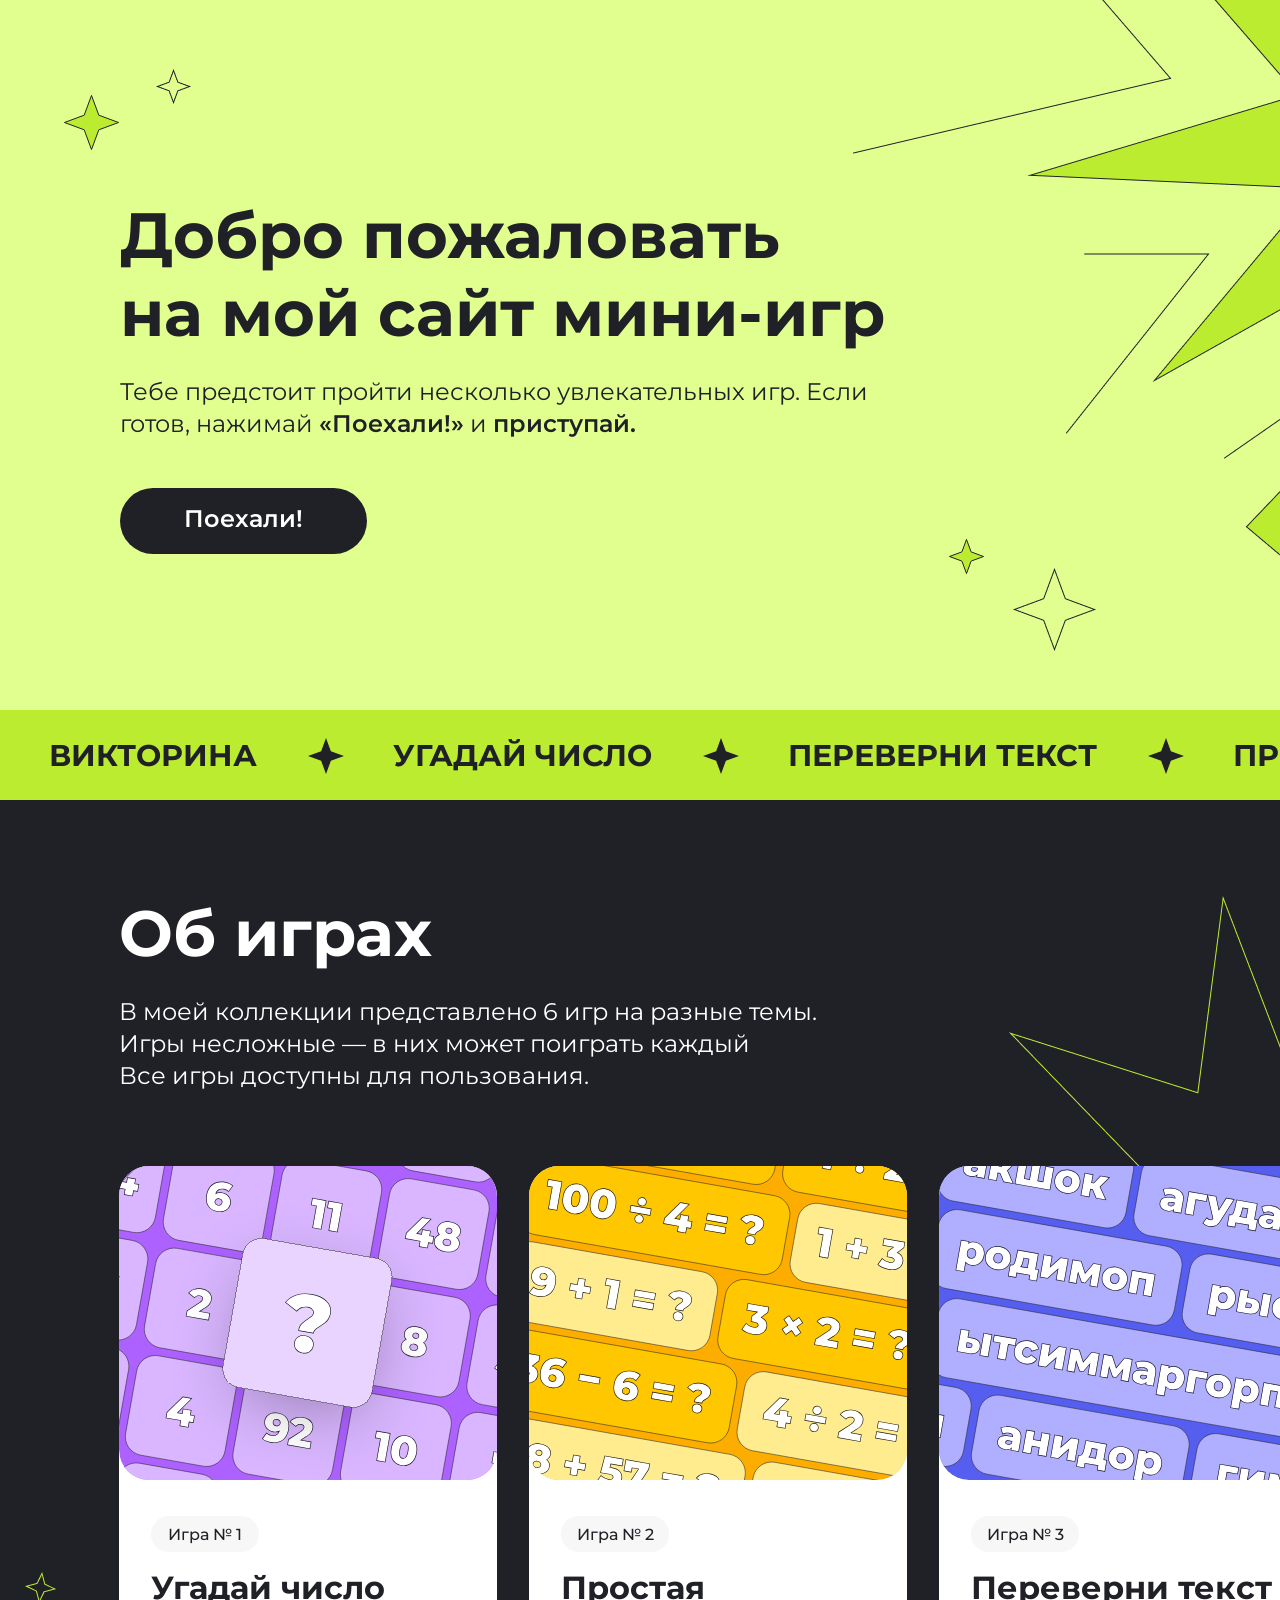
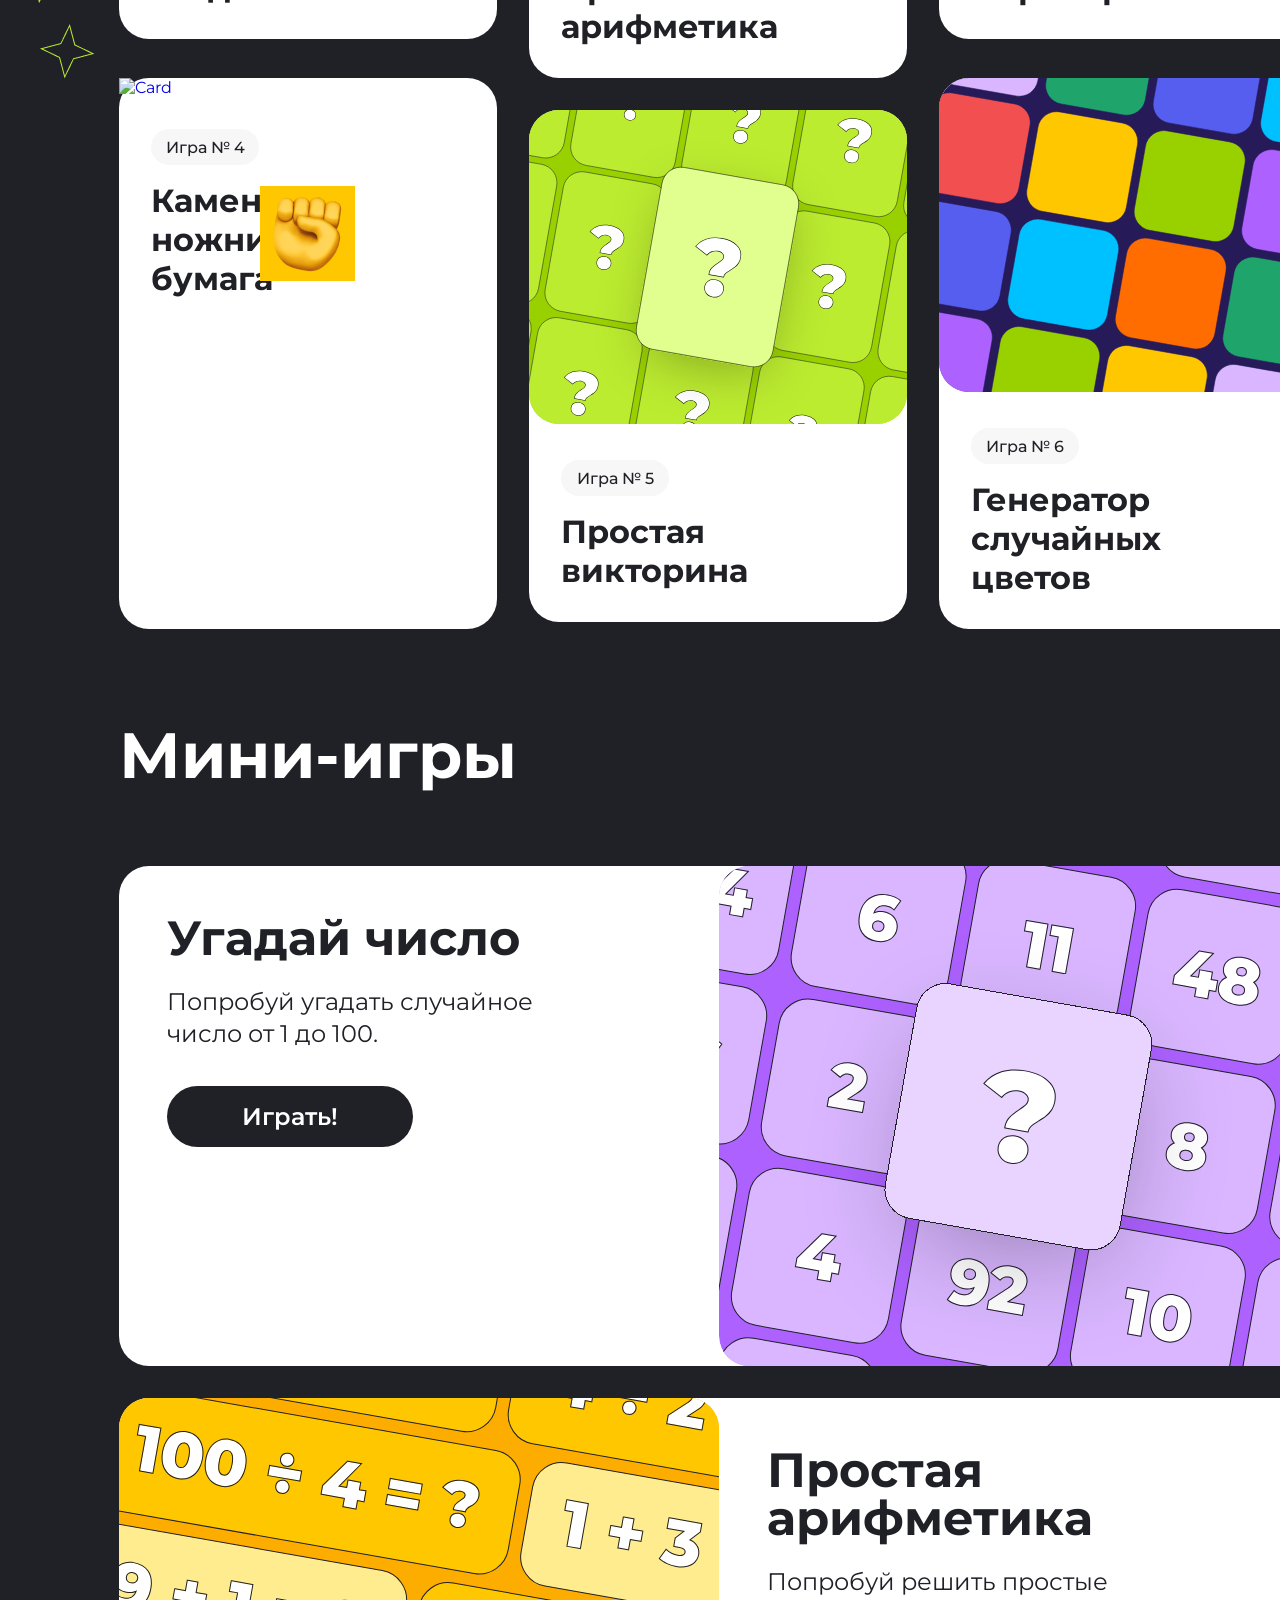
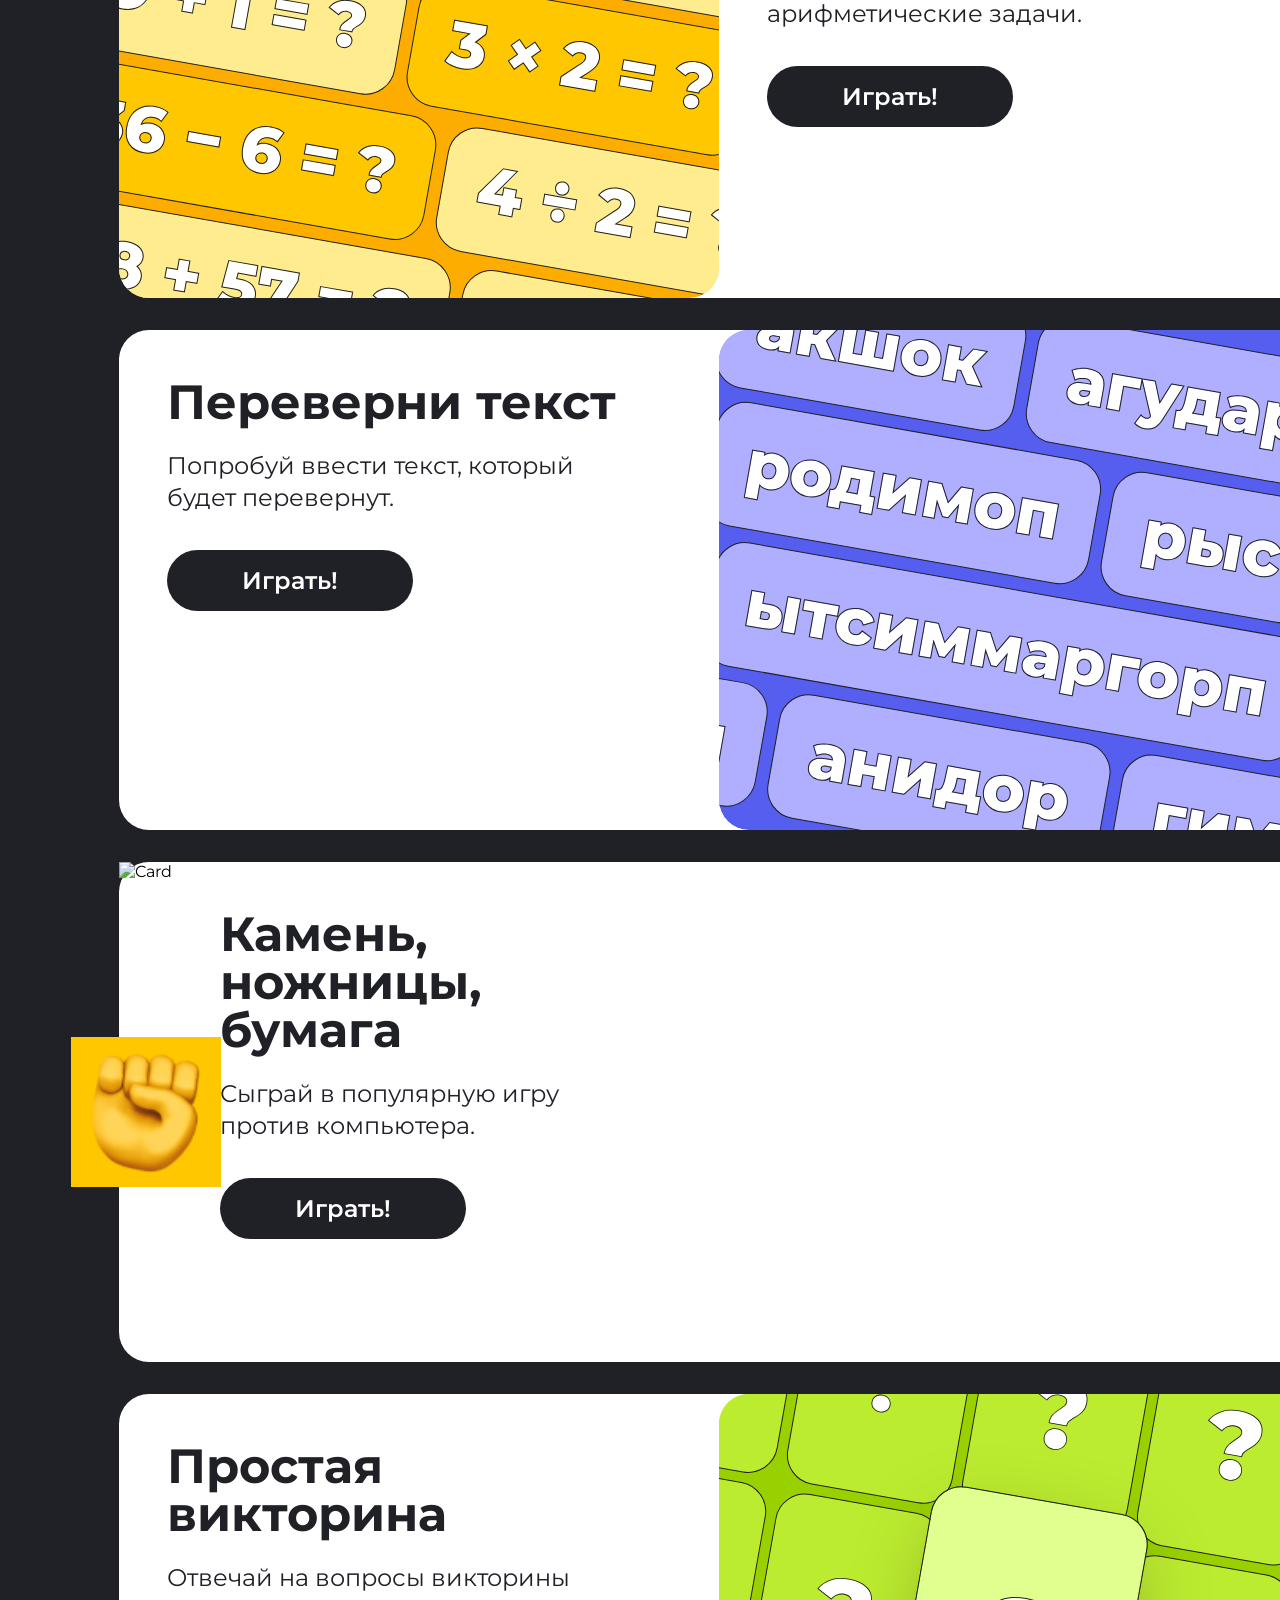
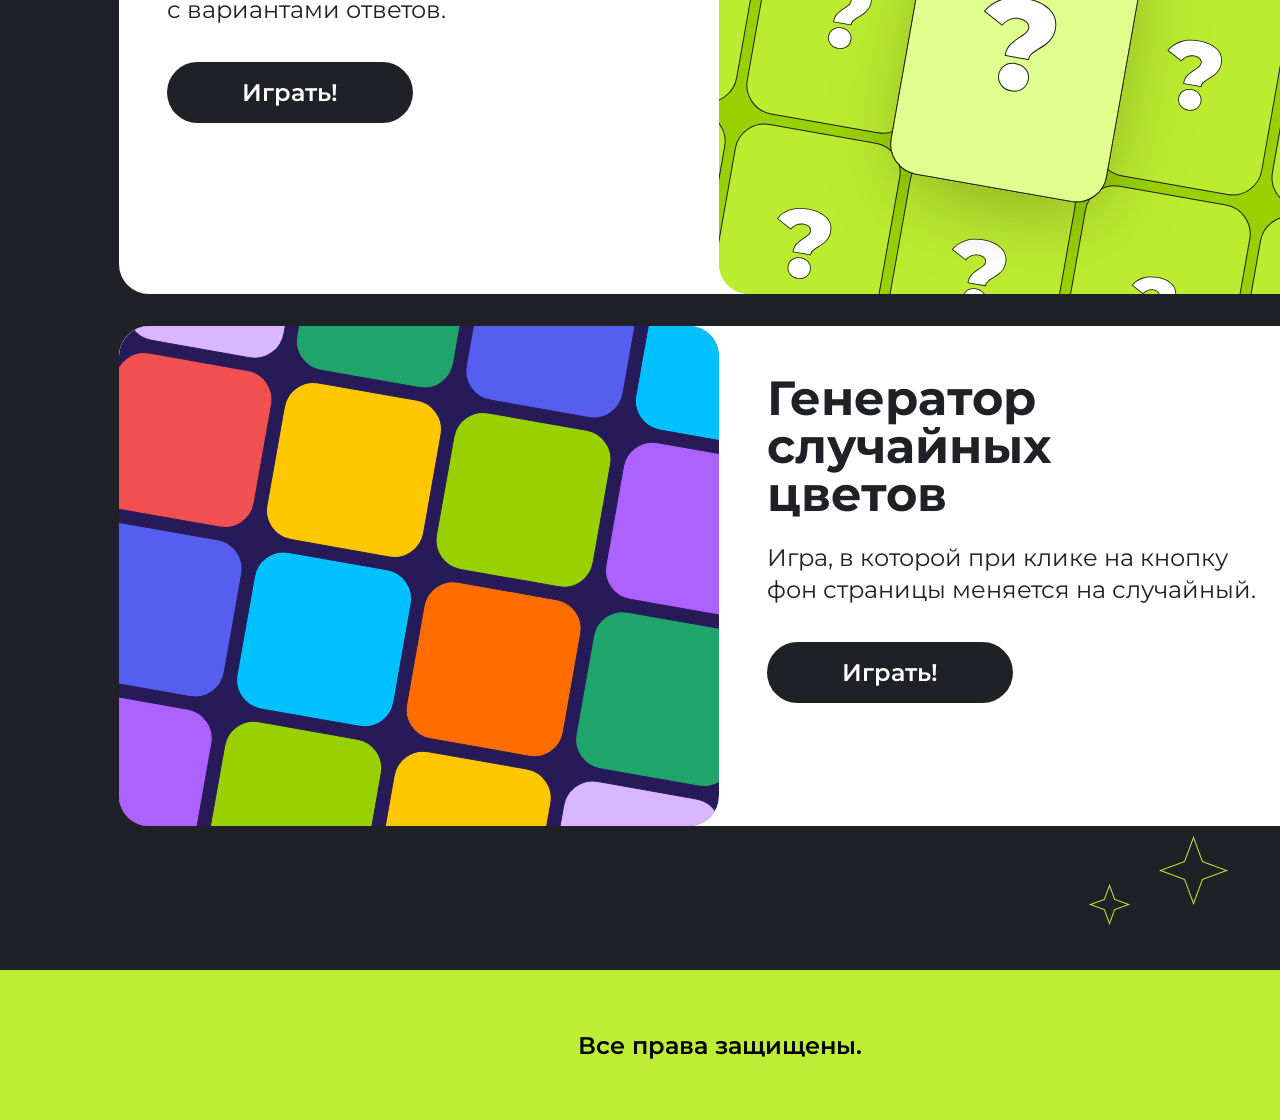
==== index.html @ 00814a6f "Added functional to the games in site.js" ====
<!DOCTYPE html>
<html lang="en">
<head>
    <meta charset="UTF-8">
    <meta name="viewport" content="width=device-width, initial-scale=1.0">
    <title>Document</title>
     <link rel="preconnect" href="https://fonts.googleapis.com">
<link rel="preconnect" href="https://fonts.gstatic.com" crossorigin>
<link href="https://fonts.googleapis.com/css2?family=Montserrat:ital,wght@0,100..900;1,100..900&display=swap" rel="stylesheet">
    <link rel="stylesheet" href="style.css">
    <link rel="stylesheet" href="mobile.css">
</head>
<body>
    <header class="header">
        <img src="./img/Star-2.svg" alt="Star" class="header__star2">
        <img src="./img/Star-3.png" alt="Star" class="header__star3">
        <img src="./img/group.png" alt="" class="header__background-img">
        <img src="./img/star-mobile.svg" alt="star" class="header__star-mobile">
        <img src="./img/Star-4.png" alt="star" class="header__star4">
        <img src="./img/Star-5.svg" alt="star" class="header__star5">
        <section class="header__content">
        <div class="header__text">
            <h2 class="header__title">Добро пожаловать <br>на мой сайт мини-игр</h2>
            <h3 class="header__description">Тебе предстоит пройти несколько увлекательных игр. Если готов, нажимай <span class="header__description-span">«Поехали!»</span> и <span class="header__description-span">приступай.</span></h3>
        </div>
        <div class="header__button-box">
            <a href="#games" class="header__button">Поехали!</a>
        </div>
        </section>
        <div class="header__bottom">
            <p class="header__bottom-text">Викторина</p>
            <img src="./img/Star.svg" alt="Star" class="header__bottom-img">
            <p class="header__bottom-text">угадай число</p>
            <img src="./img/Star.svg" alt="Star" class="header__bottom-img">
            <p class="header__bottom-text">Переверни текст</p>
            <img src="./img/Star.svg" alt="Star" class="header__bottom-img">
            <p class="header__bottom-text">Простая арифметика</p>
            <img src="./img/Star.svg" alt="Star" class="header__bottom-img">
            <p class="header__bottom-text">Камень, ножницы, бумага</p>
            <img src="./img/Star.svg" alt="Star" class="header__bottom-img">
            <p class="header__bottom-text">Генератор случайных цветов</p>
            <img src="./img/Star.svg" alt="Star" class="header__bottom-img">
        </div>
    </header>
    <section class="games" id="games">
        <div class="games__text">
            <h1 class="games__title">Об играх</h1>
            <h2 class="games__description">В моей коллекции представлено 6 игр на разные темы.  <br>Игры несложные — в них может поиграть каждый<br> Все игры доступны для пользования.</h2>
        </div>
        <img src="./img/Star-1.png" alt="Star" class="games__star1">
        <img src="./img/Star-11.png" alt="Star" class="games__star11">
        <img src="./img/Star-12.png" alt="Star" class="games__star12">
    <section class="games__card-container">
        <a href="#game1" class="games__card">
            <img src="./img/game1.svg" alt="Card" class="games__card-img">
            <h3 class="games__card-number">Игра № 1</h3>
            <h4 class="games__card-title">Угадай число</h4>
        </a>
        <a href="#game2" class="games__card2">
            <img src="./img/game2.svg" alt="Card" class="games__card-img">
            <h3 class="games__card-number">Игра № 2</h3>
            <h4 class="games__card-title">Простая  арифметика</h4>
        </a>
        <a href="#game3" class="games__card">
            <img src="./img/game3.svg" alt="Card" class="games__card-img">
            <h3 class="games__card-number">Игра № 3</h3>
            <h4 class="games__card-title">Переверни текст</h4>
        </a>
    </section>
    <section class="games__card-second-container">
        <a href="#game4" class="games__card4">
            <img src="./img/game4.svg" alt="Card" class="games__card4-img">
            <img src="./img/✊.png"  alt="✊" class="games__card4-png">
            <h3 class="games__card-number">Игра № 4</h3>
            <h4 class="games__card-title">Камень,<br> ножницы, <br>бумага</h4>
        </a>
        <a href="#game5" class="games__card5">
            <img src="./img/game5.svg" alt="Card" class="games__card-img">
            <h3 class="games__card-number">Игра № 5</h3>
            <h4 class="games__card-title">Простая <br>викторина</h4>
        </a>
        <a href="#game6" class="games__card6">
            <img src="./img/game6.svg" alt="Card" class="games__card-img">
            <h3 class="games__card-number">Игра № 6</h3>
            <h4 class="games__card-title">Генератор <br>случайных <br>цветов</h4>
        </a>
    </section>
</section>

<section class="mini-games">
    <h2 class="mini-games__title">Мини-игры</h2>
    <img src="./img/Star-6.svg" alt="star" class="mini-games__star6">
    <img src="./img/Star-7.svg" alt="star" class="mini-games__star7">

    <article id="game1" class="mini-games__card">
        <div class="mini-games__card-text">
            <h3 class="mini-games__card-title">Угадай число</h3>
            <h4 class="mini-games__card-desc">Попробуй угадать случайное <br> число от 1 до 100.</h4>
            <a href="#" class="mini-games__button" onclick="guessNum()">Играть!</a>
        </div>
         <img src="./img/mini-game1.svg" alt="Card" class="mini-games__card-img">
    </article>

    <article id="game2" class="mini-games__card2">
        <img src="./img/mini-game2.svg" alt="Card" class="mini-games__card-img">
        <div class="mini-games__card-text">
            <h3 class="mini-games__card-title">Простая <br>арифметика</h3>
            <h4 class="mini-games__card-desc">Попробуй решить простые <br>арифметические задачи.</h4>
            <a href="#" class="mini-games__button" onclick="arithmetic()">Играть!</a>
        </div>
    </article>

    <article id="game3" class="mini-games__card3">
        <div class="mini-games__card-text">
            <h3 class="mini-games__card-title">Переверни текст</h3>
            <h4 class="mini-games__card-desc">Попробуй ввести текст, который <br>будет перевернут.</h4>
            <a href="#" class="mini-games__button"  onclick="reverso()">Играть!</a>
        </div>
         <img src="./img/mini-game3.svg" alt="Card" class="mini-games__card-img">
    </article>

     <article id="game4" class="mini-games__card4">
    <div class="mini-games__images">
        <img src="./img/mini-game4.svg" alt="Card" class="mini-games__card4-img">
        <img src="./img/✊.png" alt="✊" class="mini-games__card4-png">
    </div>
        <div class="mini-games__card-text">
            <h3 class="mini-games__card-title">Камень, <br>ножницы, <br>бумага</h3>
            <h4 class="mini-games__card-desc">Сыграй в популярную игру <br>против компьютера.</h4>
            <a href="#" class="mini-games__button">Играть!</a>
        </div>
    </article>

    <article id="game5" class="mini-games__card5">
        <div class="mini-games__card-text">
            <h3 class="mini-games__card-title">Простая <br>викторина</h3>
            <h4 class="mini-games__card-desc">Отвечай на вопросы викторины <br>с вариантами ответов.</h4>
            <a href="#" class="mini-games__button" onclick="playTest()">Играть!</a>
        </div>
         <img src="./img/mini-game5.svg" alt="Card" class="mini-games__card-img">
    </article>

     <article id="game6" class="mini-games__card6">
        <img src="./img/mini-game6.svg" alt="Card" class="mini-games__card-img">
        <div class="mini-games__card-text">
            <h3 class="mini-games__card-title">Генератор <br>случайных <br>цветов</h3>
            <h4 class="mini-games__card-desc">Игра, в которой при клике на кнопку фон страницы меняется на случайный.</h4>
            <a href="#" class="mini-games__button">Играть!</a>
        </div>
    </article>
</section>

<img src="./img/Star-8.png" alt="Star" class="footer__star8">
<img src="./img/Star-10.png" alt="Star" class="footer__star10">

<footer class="footer">
    <h2 class="footer__title">Все права защищены.</h2>
</footer>
    <!--<script src="hw-1.js"></script>
    <script src="hw-2.js"></script>
    <script src="hw-3.js"></script>
    <script src="hw-4.js"></script>
    <script src="hw-5.js"></script>-->
    <script src="site.js"></script>
</body>
</html>
---- style.css ----
* {
  box-sizing: border-box;
  margin: 0;
  padding: 0;
}

body {
  font-family: "Montserrat", "arial";
}

.header{
    position: relative;
    min-width: 1440px;
    height: 800px;
    overflow: hidden;
    background-color: #E1FF8F;
    z-index: 0;
}

.header__star2{
    width: 57px;
    height: 57px;
    left: 63px;
    margin-top: 94px;
    position: absolute;
}

.header__star3{
    position: absolute;
    margin-top: 69px;
    margin-left: 156px;
}

.header__background-img{
    position: absolute;
right: 0;
z-index: -1;
}

.header__star5{
    position: absolute;
    margin-top: 538px;
    margin-left: 948px;
}

.header__star4{
    position: absolute;
    margin-top: 568px;
    margin-left: 1013px;
}

.header__star-mobile{
    display: none;
}

.header__content{
    width: 769px;
    height: 358px;
    margin-left: 120px;
    margin-top: 196px;
    display: flex;
    flex-direction: column;
}

.header__title{
    font-weight: 700;
    font-size: 64px;
    margin-bottom: 24px;
    color: #202027;
    z-index: 1;
}

.header__description{
    font-weight: 400;
    font-size: 24px;
    line-height: 32px;
    color: #202027;
}

.header__description-span{
    font-weight: 600;
    font-size: 24px;
}

.header__button-box{
    display: flex;
}
.header__button{
    font-family: inherit;
    justify-content: center;
    padding-top: 16px;
    width: 247px;
    height: 66px;
    font-size: 24px;
    color: #FFFFFF;
    font-weight: 600;
    background-color: #202027;
    border-radius: 60px;
    border: none;
    text-decoration: none;
    text-align: center;
    margin-top: 48px;
}

.header__button:hover{
    cursor: pointer;
    background-color: #FFFFFF;
    color:#000000;
    border: 1px solid #000;
}

.header__bottom{
    min-width: 1440px;
    display: flex;
    align-items: center;
    overflow: hidden;
    white-space: nowrap;
    background-color: #BCEC30;
    font-size: 30px;
    color: #202027;
    font-weight: 700;
    text-transform: uppercase;
    margin-top: 156px;
}

.header__bottom-text{
    margin-left: 49px;
    margin-top: 27px;
    margin-bottom: 30px;
}
.header__bottom-img{
    margin-top: 27px;
    margin-bottom: 30px;
    margin-left: 51px;
    z-index: 1;
}

.games{
    background-color: #202027;
    min-width: 1440px;
    height: 1470px;
    position: relative;
    margin-top: 0;
}

.games__text{
    width: 788px;
    height: 96px;
    color: #FFFFFF;
    margin-left: 119px;
}

.games__title{
    font-weight: 700;
    font-size: 64px;
    padding-top: 94px;
    padding-bottom: 24px;
}

.games__description{
    font-weight: 400;
    font-size: 24px;
    line-height: 32px;
}

.games__star1{
    position: absolute;
    right: 0;
}

.games__star11{
    margin-left: 25px;
    margin-top: 676px;
    position: absolute;
}

.games__star12{
    position: absolute;
    margin-top: 728px;
    margin-left: 40px;
}

.games__card-container{
 margin-top: 270px;
 margin-left: 119px;
 display: flex;
 row-gap: 32px;
 column-gap: 32px;
}
.games__card{
    text-decoration:none;
    width: 378px;
    height: 473px;
    border-radius: 30px;
    background-color: #FFFFFF;
    z-index: 1;
}

.games__card-number{
    margin-top: 32px;
    margin-left: 32px;
    font-weight: 500;
    font-size: 16px;
    color: #202027;
    background-color: #F7F7F7;
    border-radius: 52px;
    width: 108px;
    height: 36px;
    display: flex;
    justify-content: center;
    align-items: center;
}

.games__card-title{
    font-weight: 700;
    font-size: 32px;
    color: #202027;
    margin-left: 32px;
    margin-top: 16px;
    margin-bottom: 36px;
}

.games__card2{
    text-decoration:none;
    width: 378px;
    height:512px;
    border-radius: 30px;
    background-color: #FFFFFF;
}

.games__card-second-container{
    margin-left: 119px;
 display: flex;
 row-gap: 32px;
 column-gap: 32px;
}

.games__card4{
    text-decoration:none;
    width: 378px;
    height: 551px;
    border-radius: 30px;
    background-color: #FFFFFF;
    position: relative;
}

.games__card4-img{
    z-index: 1;
    display: block;
}

.games__card4-png{
    z-index: 2;
    position: absolute;
    top: 108px;
    left: 141px;
    background-color:#FFC700;
}   

.games__card5{
    text-decoration:none;
    width: 378px;
    height: 512px;
    border-radius: 30px;
    background-color: #FFFFFF;
    margin-top: 32px;
}

.games__card6{
    text-decoration:none;
    width: 378px;
    height: 551px;
    border-radius: 30px;
    background-color: #FFFFFF;
}

.games__card,
.games__card2,
.games__card4,
.games__card5,
.games__card6{
    transition: transform 0.3s ease, box-shadow 0.3s ease;
}

.games__card:hover,
.games__card2:hover,
.games__card4:hover,
.games__card5:hover,
.games__card6:hover{
    cursor: pointer;
    transform: scale(1.05);
    z-index: 2;
    position: relative;
}
.mini-games{
    display: flex;
    flex-direction: column;
    background-color: #202027;
    min-width: 1440px;
    position: relative;
    padding-left: 119px;
}

.mini-games__title{
    font-weight: 700;
    font-size: 64px;
    color:#FFFFFF;
    padding-top: 46px;
    margin-bottom: 72px;
}

.mini-games__star6{
    position: absolute;
    right: 45px;
    top: 126px;
}

.mini-games__star7{
    position: absolute;
    right: 123px;
    top: 93px;
} 

.mini-games__card{
    display: flex;
    width: 1200px;
    height: 500px;
    border-radius: 30px;
    background-color: #FFFFFF;
    margin-bottom: 32px;
}

.mini-games__card2{
    display: flex;
    width: 1200px;
    height: 500px;
    border-radius: 30px;
    background-color: #FFFFFF;
    margin-bottom: 32px;
}

.mini-games__card3{
    display: flex;
    width: 1200px;
    height: 500px;
    border-radius: 30px;
    background-color: #FFFFFF;
    margin-bottom: 32px;
}

.mini-games__card4{
    display: flex;
    width: 1200px;
    height: 500px;
    border-radius: 30px;
    background-color: #FFFFFF;
    margin-bottom: 32px;
}

.mini-games__card5{
    display: flex;
    width: 1200px;
    height: 500px;
    border-radius: 30px;
    background-color: #FFFFFF;
    margin-bottom: 32px;
}
.mini-games__card6{
    display: flex;
    width: 1200px;
    height: 500px;
    border-radius: 30px;
    background-color: #FFFFFF;
    margin-bottom: 144px;
}
.mini-games__card-text{
    flex-direction: column;
    width: 504px;
    margin-left: 48px;
    margin-right: 48px;
    margin-top: 48px;
}

.mini-games__card-title{
    font-weight: 700;
    font-style: bold;
    font-size: 48px;
    line-height: 100%;
    color: #202027;
    margin-bottom: 24px;
}

.mini-games__card-desc{
    font-weight: 400;
    font-size: 24px;
    line-height: 32px;
    color: #202027;
    margin-bottom: 36px;
}

.mini-games__button{
    text-decoration: none;
    color: #FFFFFF;
    font-weight: 600;
    font-size: 24px;
    background-color: #202027;
    border-radius: 60px;
    padding-top: 16px;
    padding-bottom: 16px;
    padding-left: 75px;
    padding-right: 75px;
    display: inline-block;
}

.mini-games__button:hover{
    cursor: pointer;
    background-color: #FFFFFF;
    color:#000000;
    border: 1px solid #000;
}

.mini-games__images {
    position: relative;
}
.mini-games__card4-img{
    z-index: 1;
    display: block;
}

.mini-games__card4-png{
    width: 150px;
    height: 150px;
    z-index: 2;
    position: absolute;
    top: 50%;
    left: 50%;
    transform: translate(-50%, -50%);
    background-color:#FFC700;
}   

.footer{
    background-color:#BDED35;
    height: 150px;
    min-width: 1440px;
    display: flex;
    justify-content: center;
    align-items: center;
    color: #000000;
    
}

.footer__title{
    font-weight: 600;
    font-size: 24px;
}

.footer__star8{
position: absolute;
top: 5636px;
right: 52px;
width: 69px;
height: 69px;
}

.footer__star10{
position: absolute;
width: 41px;
height: 41px;
right: 150px;
top:5684px;
}
---- mobile.css ----
@media(max-width: 767px){
    .header__background-img{
        display: none;
    }
    .header{
    position: relative;
    min-width: 376px;
    height: 700px;
}

.header__content{
    justify-content: center;
    width: 346px;
    margin-left: 40px;
    margin-top: 147px;
    display: flex;
    flex-direction: column;
}
.header__star2{
    width: 35px;
    height: 35px;
    left: 38px;
    margin-top: 97px;
    position: absolute;
}

.header__star3{
    position: absolute;
    width: 21px;
    height: 21px;
    margin-top: 64px;
    margin-left: 92px;
}
.header__star5{
    position: absolute;
    margin-top: 557px;
    margin-left: 273px;
    width: 18px;
    height: 18px;
}

.header__star4{
    position: absolute;
    margin-top: 580px;
    margin-left: 304px;
    width: 39px;
    height: 41px;
}

.header__star-mobile{
    display: block;
    position: absolute;
    right: 0;
    z-index: -1;
}
    .header__title{
        text-align: center;
        width: 296px;
        height: 196px;
        font-size: 40px;
    }

    .header__description{
        text-align: center;
        width: 296px;
        height: 60px;
        font-size: 16px;
        line-height: 100%;
    }

    .header__description-span{
        font-size: 16px;
    }
    .header__button{
    width: 285px;
    height: 55px;
    font-size: 16px;
    margin-top: 36px;
}
    .games{
        display: none;
    }


    .header__bottom{
    width: 100%;
    font-size: 16px;
    position: absolute;
    bottom: 0;
}

.header__bottom-text{
    margin-left: 27px;
    margin-top: 16px;
    margin-bottom: 17px;
}
.header__bottom-img{
    margin-top: 16px;
    margin-bottom: 16px;
    z-index: 1;
    width: 19px;
    height: 19px;
    margin-left: 27px;
}

.mini-games{
    min-width: 376px;
    height: auto;
    padding-left: 16px;
}

.mini-games__title{
    font-size: 40px;
    margin-bottom: 48px;
}
.mini-games__star6{
    display: none;
}
.mini-games__star7{
    display: none;
}

.mini-games__card,
.mini-games__card2,
.mini-games__card3,
.mini-games__card4,
.mini-games__card5,
.mini-games__card6{
    display:flex;
    flex-direction:column;
    width:343px;
    height: auto;
    margin-bottom: 24px;
    border-radius:30px;
    overflow: hidden;
}
.mini-games__card6{
    margin-bottom: 10px;
}


.mini-games__card,
.mini-games__card3,
.mini-games__card5{

    display:flex;
    flex-direction:column;
}

.mini-games__card-img{
    order:-1;
}
.mini-games__images{
    position: relative;
}
.mini-games__card4-img{
    display: block;
    width: 100%;
}

.mini-games__card4-png{
    position: absolute;
    width: 90px;
    height: 90px;
    top: 50%;
    left: 50%;
    transform: translate(-50%, -50%);
    background-color:#FFC700;
}

.mini-games__card-img{
    display: block;
    width: 343px;
}


.mini-games__card-text{
    width: 285px;
    margin-left: 29px;
    margin-right: 29px;
    margin-top: 29px;
    display: flex;
    flex-direction: column;
}

.mini-games__card-title{
    font-size: 32px;
    margin-bottom: 16px;
    line-height: 59px;
}

.mini-games__card-desc{
    font-size: 16px;
    line-height: 100%;
    margin-bottom: 32px;
}

.mini-games__button{
    display:block;
    font-size:16px;
    padding-left:110px;
    padding-right:110px;
    margin-bottom: 32px;
}


.footer{
    height: 100px;
    min-width: 375px;
}

.footer__title{
    font-size: 16px;
}

.footer__star8{
display: none;
}

.footer__star10{
display: none;
}
}
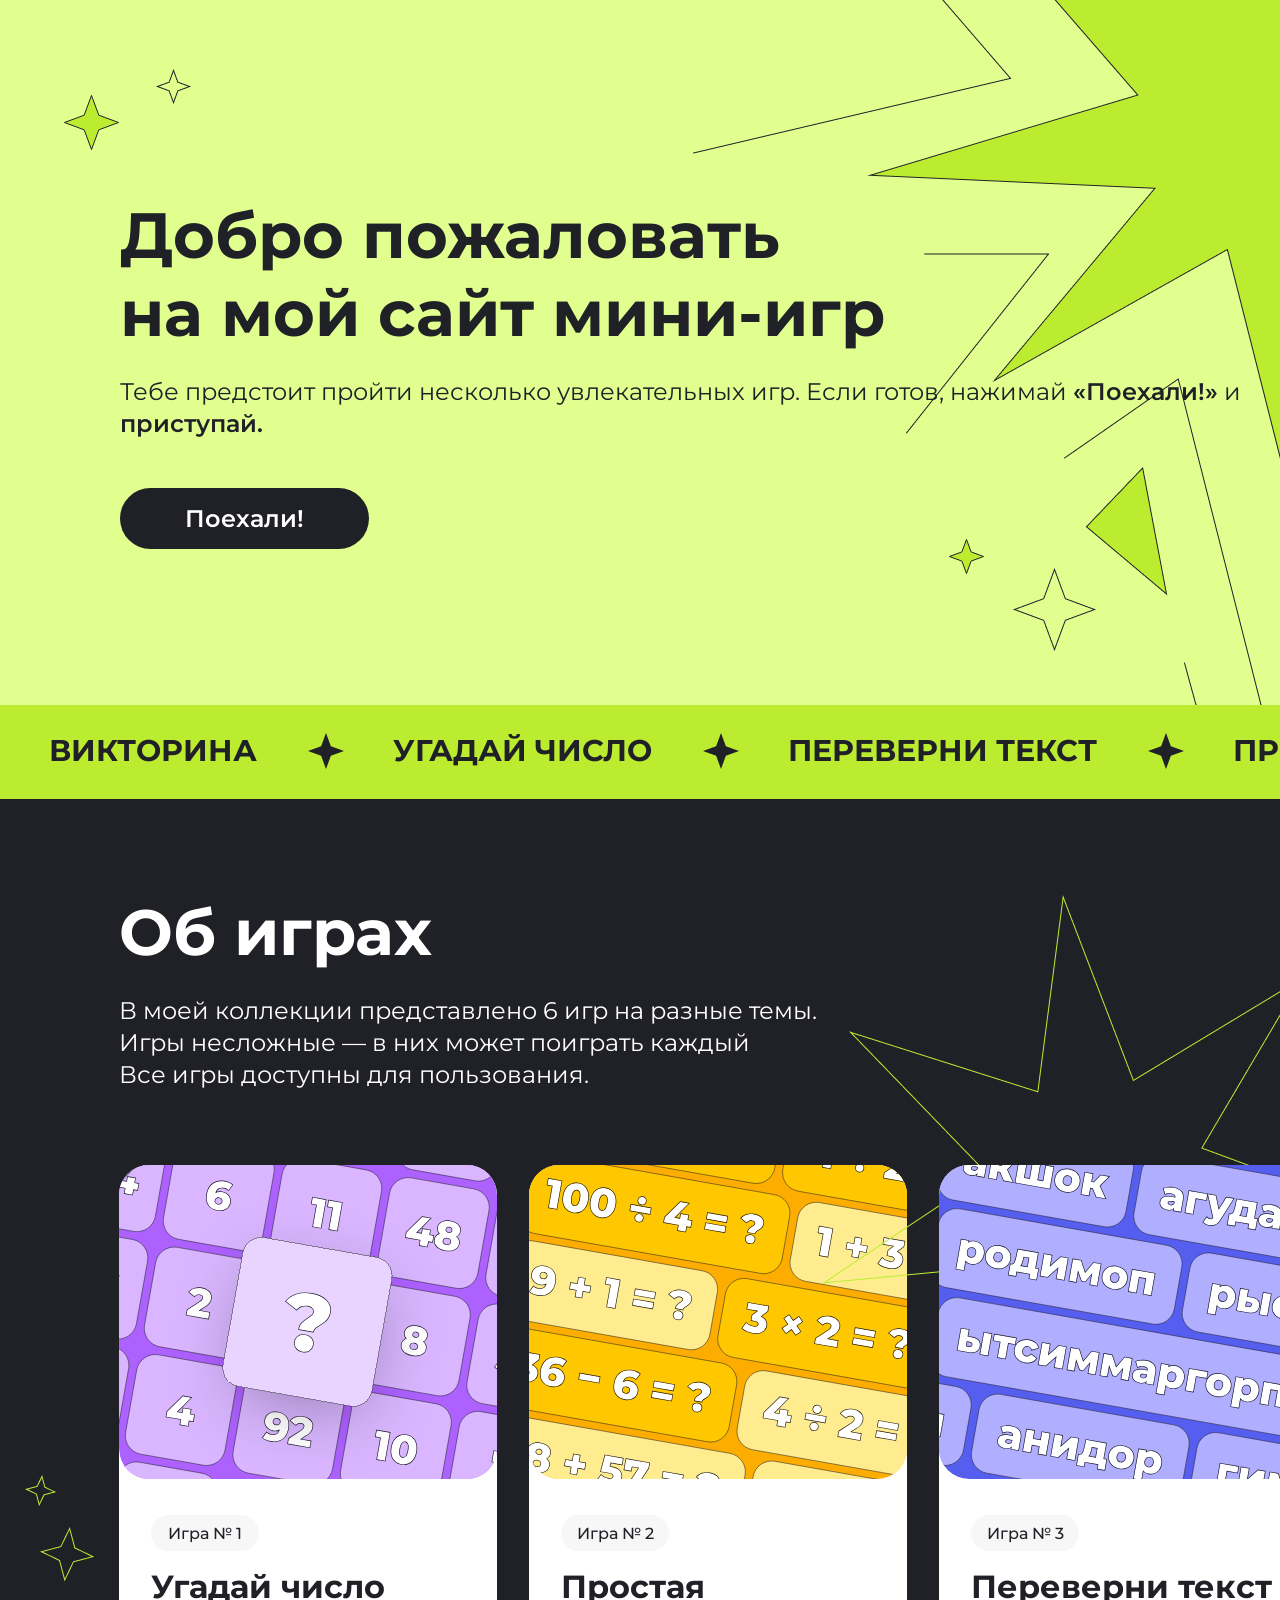
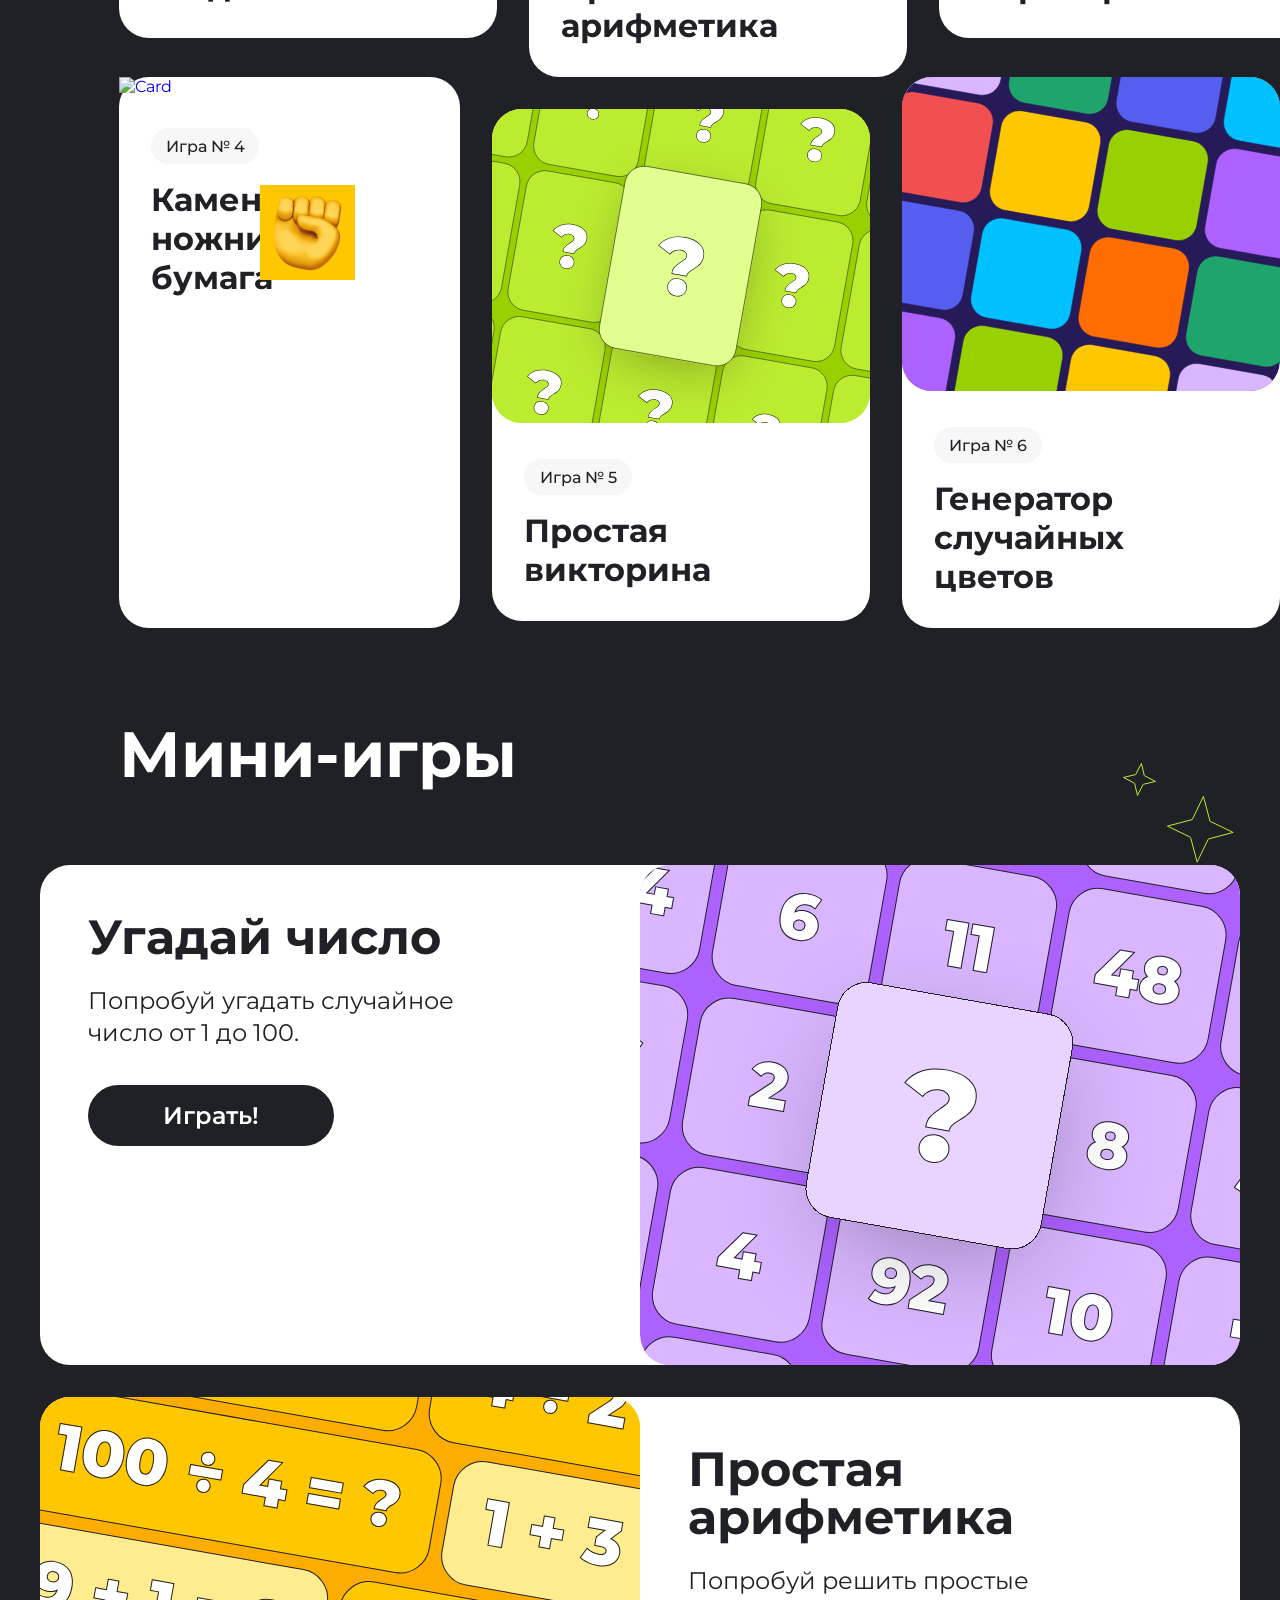
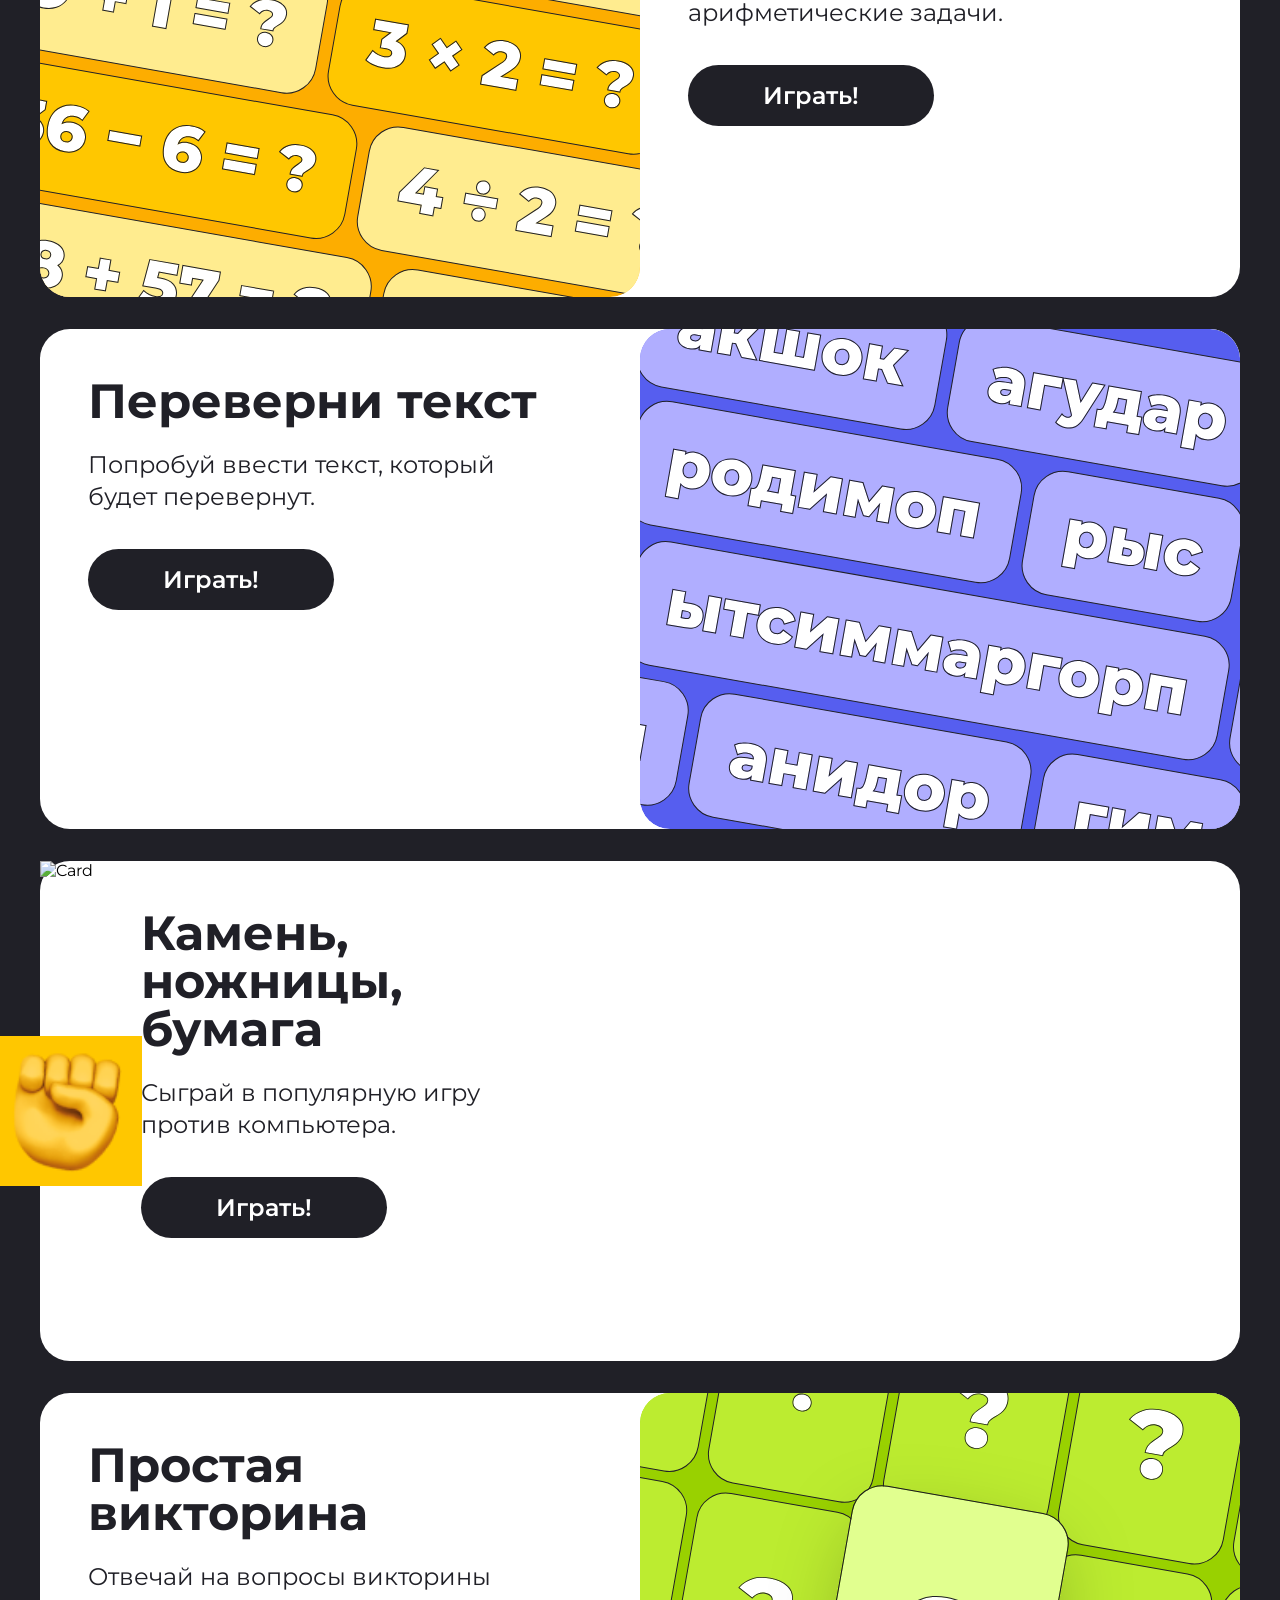
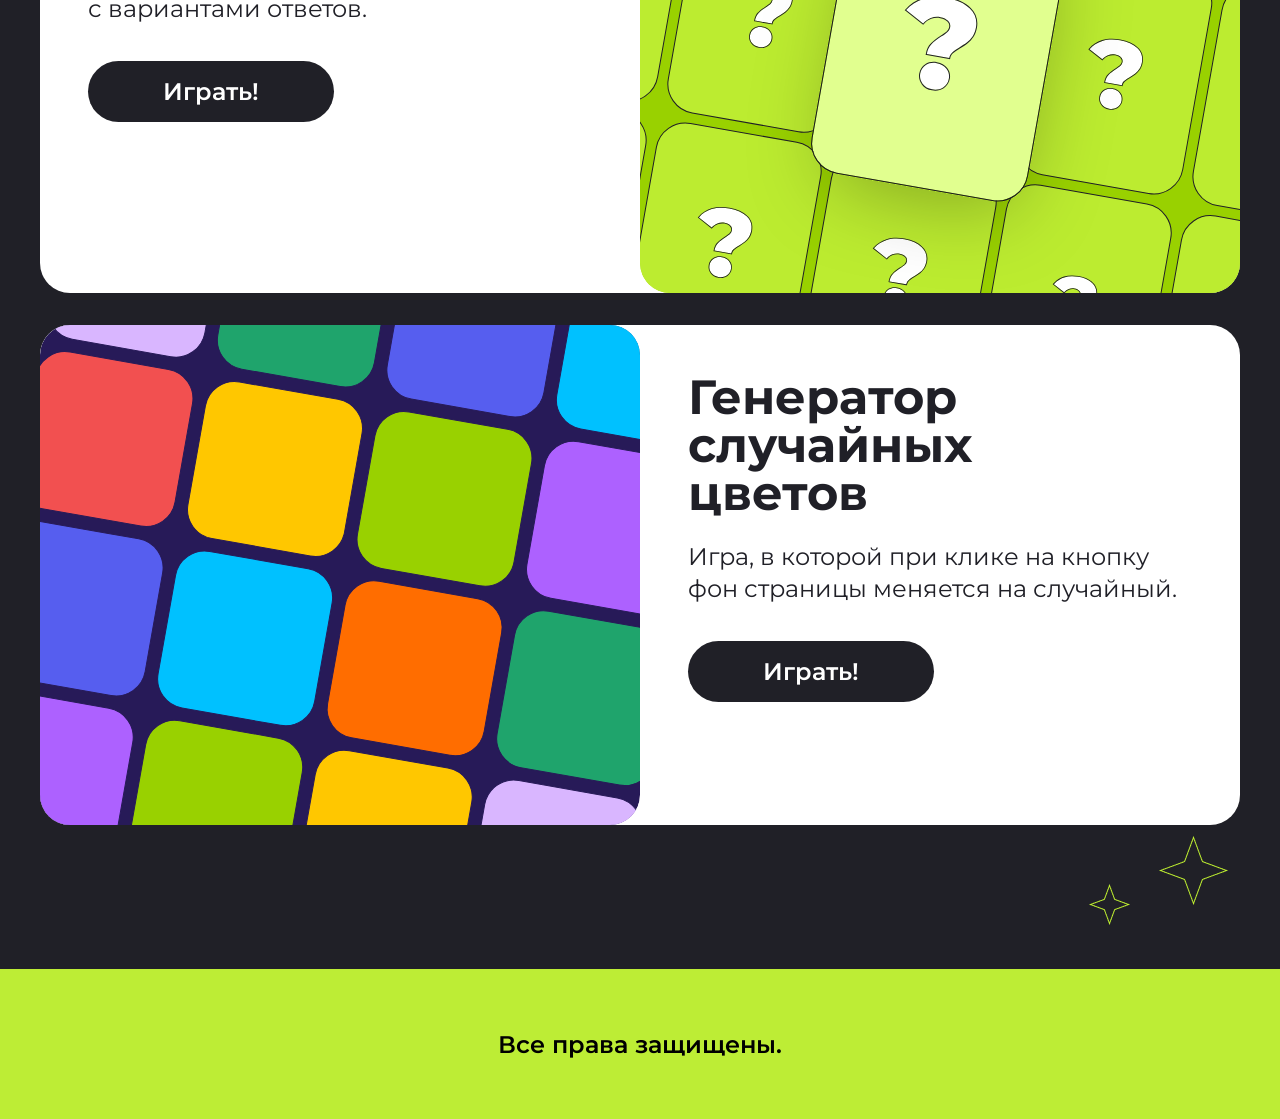
==== commit 2efa8f86: "mistakes" ====
--- a/index.html
+++ b/index.html
@@ -11,38 +11,41 @@
     <link rel="stylesheet" href="mobile.css">
 </head>
 <body>
-    <header class="header">
+    <header class="header center">
         <img src="./img/Star-2.svg" alt="Star" class="header__star2">
         <img src="./img/Star-3.png" alt="Star" class="header__star3">
         <img src="./img/group.png" alt="" class="header__background-img">
         <img src="./img/star-mobile.svg" alt="star" class="header__star-mobile">
         <img src="./img/Star-4.png" alt="star" class="header__star4">
         <img src="./img/Star-5.svg" alt="star" class="header__star5">
-        <section class="header__content">
+    <div class="header__content">
         <div class="header__text">
             <h2 class="header__title">Добро пожаловать <br>на мой сайт мини-игр</h2>
             <h3 class="header__description">Тебе предстоит пройти несколько увлекательных игр. Если готов, нажимай <span class="header__description-span">«Поехали!»</span> и <span class="header__description-span">приступай.</span></h3>
         </div>
         <div class="header__button-box">
-            <a href="#games" class="header__button">Поехали!</a>
+            <a href="#games" class="header__button header__button-desktop">Поехали!</a>
+            <a href="#mini-games" class="header__button header__button-mobile">Поехали!</a>
         </div>
+    </div>
+    </header>
+        <section class="header__bottom">
+            <div class="header__bottom-line">
+                <p class="header__bottom-text">Викторина</p>
+                <img src="./img/Star.svg" alt="Star" class="header__bottom-img">
+                <p class="header__bottom-text">угадай число</p>
+                <img src="./img/Star.svg" alt="Star" class="header__bottom-img">
+                <p class="header__bottom-text">Переверни текст</p>
+                <img src="./img/Star.svg" alt="Star" class="header__bottom-img">
+                <p class="header__bottom-text">Простая арифметика</p>
+                <img src="./img/Star.svg" alt="Star" class="header__bottom-img">
+                <p class="header__bottom-text">Камень, ножницы, бумага</p>
+                <img src="./img/Star.svg" alt="Star" class="header__bottom-img">
+                <p class="header__bottom-text">Генератор случайных цветов</p>
+                <img src="./img/Star.svg" alt="Star" class="header__bottom-img">
+            </div>
         </section>
-        <div class="header__bottom">
-            <p class="header__bottom-text">Викторина</p>
-            <img src="./img/Star.svg" alt="Star" class="header__bottom-img">
-            <p class="header__bottom-text">угадай число</p>
-            <img src="./img/Star.svg" alt="Star" class="header__bottom-img">
-            <p class="header__bottom-text">Переверни текст</p>
-            <img src="./img/Star.svg" alt="Star" class="header__bottom-img">
-            <p class="header__bottom-text">Простая арифметика</p>
-            <img src="./img/Star.svg" alt="Star" class="header__bottom-img">
-            <p class="header__bottom-text">Камень, ножницы, бумага</p>
-            <img src="./img/Star.svg" alt="Star" class="header__bottom-img">
-            <p class="header__bottom-text">Генератор случайных цветов</p>
-            <img src="./img/Star.svg" alt="Star" class="header__bottom-img">
-        </div>
-    </header>
-    <section class="games" id="games">
+    <section class="games center" id="games">
         <div class="games__text">
             <h1 class="games__title">Об играх</h1>
             <h2 class="games__description">В моей коллекции представлено 6 игр на разные темы. @@ -89,7 +92,7 @@
     </section>
 </section>
 
-<section class="mini-games">
+<section class="mini-games center" id="mini-games">
     <h2 class="mini-games__title">Мини-игры</h2>
     <img src="./img/Star-6.svg" alt="star" class="mini-games__star6">
     <img src="./img/Star-7.svg" alt="star" class="mini-games__star7">
@@ -129,13 +132,13 @@
         <div class="mini-games__card-text">
             <h3 class="mini-games__card-title">Камень, <br>ножницы, <br>бумага</h3>
             <h4 class="mini-games__card-desc">Сыграй в популярную игру <br>против компьютера.</h4>
-            <a href="#" class="mini-games__button">Играть!</a>
+            <a href="#" class="mini-games__button" onclick="game()">Играть!</a>
         </div>
     </article>
 
     <article id="game5" class="mini-games__card5">
         <div class="mini-games__card-text">
-            <h3 class="mini-games__card-title">Простая <br>викторина</h3>
+            <h3 class="mini-games__card-title">Простая <br> викторина</h3>
             <h4 class="mini-games__card-desc">Отвечай на вопросы викторины <br>с вариантами ответов.</h4>
             <a href="#" class="mini-games__button" onclick="playTest()">Играть!</a>
         </div>
@@ -147,7 +150,7 @@
         <div class="mini-games__card-text">
             <h3 class="mini-games__card-title">Генератор <br>случайных <br>цветов</h3>
             <h4 class="mini-games__card-desc">Игра, в которой при клике на кнопку фон страницы меняется на случайный.</h4>
-            <a href="#" class="mini-games__button">Играть!</a>
+            <a href="#game6" class="mini-games__button colorRandom-button">Играть!</a>
         </div>
     </article>
 </section>
@@ -155,14 +158,16 @@
 <img src="./img/Star-8.png" alt="Star" class="footer__star8">
 <img src="./img/Star-10.png" alt="Star" class="footer__star10">
 
-<footer class="footer">
+<footer class="footer center">
     <h2 class="footer__title">Все права защищены.</h2>
 </footer>
     <!--<script src="hw-1.js"></script>
     <script src="hw-2.js"></script>
     <script src="hw-3.js"></script>
     <script src="hw-4.js"></script>
-    <script src="hw-5.js"></script>-->
+    <script src="hw-5.js"></script>
+    <script src="hw-6.js"></script>
+    <script src="hw-7.js"></script>-->
     <script src="site.js"></script>
 </body>
 </html>
--- a/style.css
+++ b/style.css
@@ -8,10 +8,13 @@
   font-family: "Montserrat", "arial";
 }
 
+.center{
+    padding-left: calc(50% - 720px);
+    padding-right: calc(50% - 720px);
+}
 .header{
     position: relative;
-    min-width: 1440px;
-    height: 800px;
+    
     overflow: hidden;
     background-color: #E1FF8F;
     z-index: 0;
@@ -21,14 +24,14 @@
     width: 57px;
     height: 57px;
     left: 63px;
-    margin-top: 94px;
+    top: 94px;
     position: absolute;
 }
 
 .header__star3{
     position: absolute;
-    margin-top: 69px;
-    margin-left: 156px;
+    top: 69px;
+    left: 156px;
 }
 
 .header__background-img{
@@ -39,14 +42,14 @@
 
 .header__star5{
     position: absolute;
-    margin-top: 538px;
-    margin-left: 948px;
+    top: 538px;
+    left: 948px;
 }
 
 .header__star4{
     position: absolute;
-    margin-top: 568px;
-    margin-left: 1013px;
+    top: 568px;
+    left: 1013px;
 }
 
 .header__star-mobile{
@@ -54,14 +57,15 @@
 }
 
 .header__content{
-    width: 769px;
-    height: 358px;
-    margin-left: 120px;
-    margin-top: 196px;
+    padding-left: 120px;
+    padding-top: 196px;
+    padding-bottom: 156px;
     display: flex;
     flex-direction: column;
 }
-
+.header__text{
+    margin: 0 0 48px 0;
+}
 .header__title{
     font-weight: 700;
     font-size: 64px;
@@ -81,16 +85,13 @@
     font-weight: 600;
     font-size: 24px;
 }
-
-.header__button-box{
-    display: flex;
-}
+.header__button.header__button-mobile{ display: none; }
+.header__button.header__button-desktop{ display: inline-block; }
 .header__button{
     font-family: inherit;
     justify-content: center;
-    padding-top: 16px;
-    width: 247px;
-    height: 66px;
+    display: inline-block;
+    padding: 16px 65px 16px 65px;
     font-size: 24px;
     color: #FFFFFF;
     font-weight: 600;
@@ -99,7 +100,6 @@
     border: none;
     text-decoration: none;
     text-align: center;
-    margin-top: 48px;
 }
 
 .header__button:hover{
@@ -110,7 +110,6 @@
 }
 
 .header__bottom{
-    min-width: 1440px;
     display: flex;
     align-items: center;
     overflow: hidden;
@@ -120,9 +119,22 @@
     color: #202027;
     font-weight: 700;
     text-transform: uppercase;
-    margin-top: 156px;
-}
-
+}
+.header__bottom-line {
+    display: flex;
+    align-items: center;
+    width: max-content;
+    animation: scroll-left 10s linear infinite;
+}
+
+@keyframes scroll-left{
+    from{
+        transform: translateX(0);
+    }
+    to{
+        transform: translateX(-50%);
+    }
+}
 .header__bottom-text{
     margin-left: 49px;
     margin-top: 27px;
@@ -137,7 +149,7 @@
 
 .games{
     background-color: #202027;
-    min-width: 1440px;
+    width: 100%;
     height: 1470px;
     position: relative;
     margin-top: 0;
@@ -169,15 +181,15 @@
 }
 
 .games__star11{
-    margin-left: 25px;
-    margin-top: 676px;
+    left: 25px;
+    top: 676px;
     position: absolute;
 }
 
 .games__star12{
     position: absolute;
-    margin-top: 728px;
-    margin-left: 40px;
+    top: 728px;
+    left: 40px;
 }
 
 .games__card-container{
@@ -296,9 +308,9 @@
     display: flex;
     flex-direction: column;
     background-color: #202027;
-    min-width: 1440px;
-    position: relative;
-    padding-left: 119px;
+    width: 100%;
+    position: relative;
+    align-items: center;
 }
 
 .mini-games__title{
@@ -307,6 +319,8 @@
     color:#FFFFFF;
     padding-top: 46px;
     margin-bottom: 72px;
+    align-self: flex-start;
+    padding-left: 119px;
 }
 
 .mini-games__star6{
@@ -441,12 +455,12 @@
 .footer{
     background-color:#BDED35;
     height: 150px;
-    min-width: 1440px;
+    width: 100%;
     display: flex;
     justify-content: center;
     align-items: center;
     color: #000000;
-    
+    position: relative;
 }
 
 .footer__title{
@@ -467,6 +481,6 @@
 width: 41px;
 height: 41px;
 right: 150px;
-top:5684px;
-}
-
+top: 5684px;;
+}
+
--- a/mobile.css
+++ b/mobile.css
@@ -4,17 +4,22 @@
     }
     .header{
     position: relative;
-    min-width: 376px;
-    height: 700px;
-}
-
+    
+}
+.header__button.header__button-mobile{ display: inline-block; }
+    .header__button.header__button-desktop{ display: none; }
 .header__content{
+    align-items: center;
     justify-content: center;
-    width: 346px;
-    margin-left: 40px;
-    margin-top: 147px;
+    padding-left: 40px;
+    padding-right: 40px;
+    padding-top: 147px;
+    padding-bottom: 131px;
     display: flex;
     flex-direction: column;
+}
+.header__text{
+    min-width: 296px;
 }
 .header__star2{
     width: 35px;
@@ -53,17 +58,17 @@
     right: 0;
     z-index: -1;
 }
+
+.header__text{
+    margin: 0 0 36px 0;
+}
     .header__title{
         text-align: center;
-        width: 296px;
-        height: 196px;
         font-size: 40px;
     }
 
     .header__description{
         text-align: center;
-        width: 296px;
-        height: 60px;
         font-size: 16px;
         line-height: 100%;
     }
@@ -72,10 +77,9 @@
         font-size: 16px;
     }
     .header__button{
-    width: 285px;
-    height: 55px;
-    font-size: 16px;
-    margin-top: 36px;
+    padding: 16px 103.5px 16px 103.5px;
+    font-size: 16px;
+    
 }
     .games{
         display: none;
@@ -85,7 +89,6 @@
     .header__bottom{
     width: 100%;
     font-size: 16px;
-    position: absolute;
     bottom: 0;
 }
 
@@ -186,7 +189,7 @@
 .mini-games__card-title{
     font-size: 32px;
     margin-bottom: 16px;
-    line-height: 59px;
+    
 }
 
 .mini-games__card-desc{
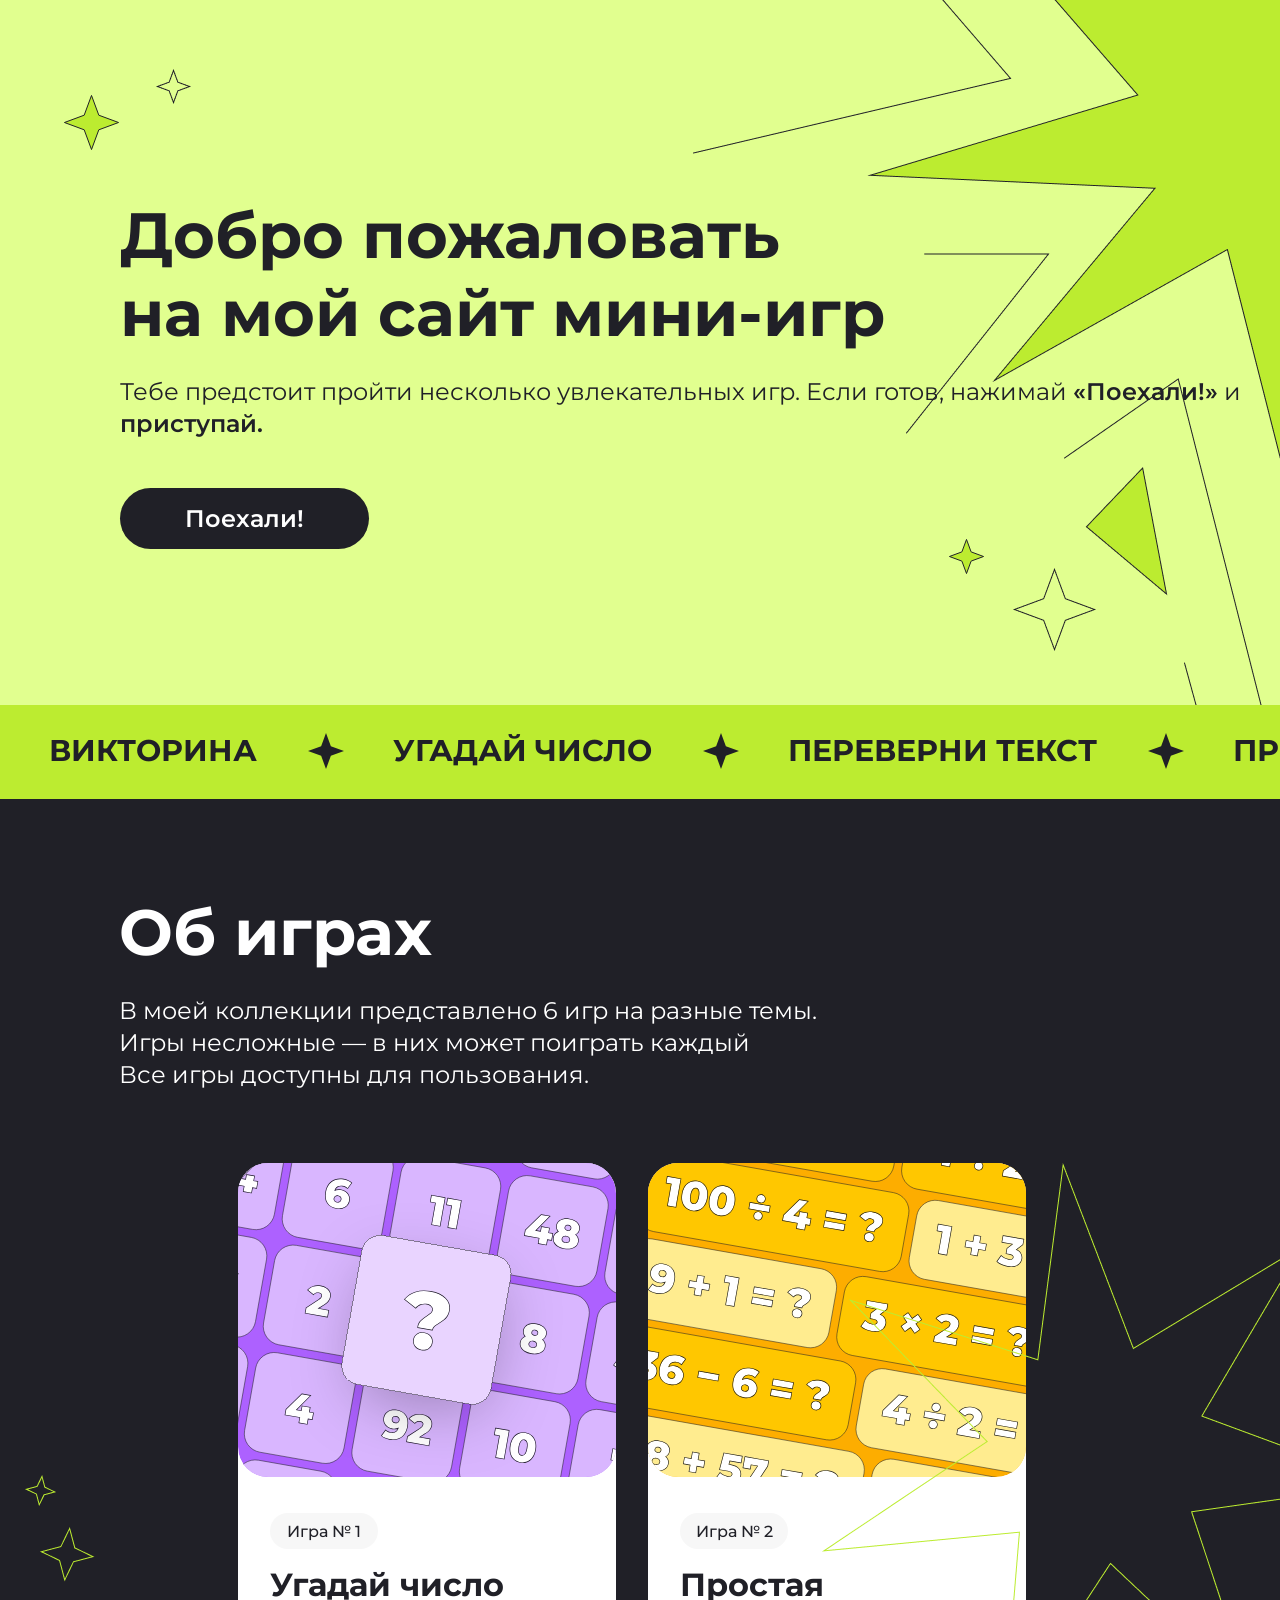
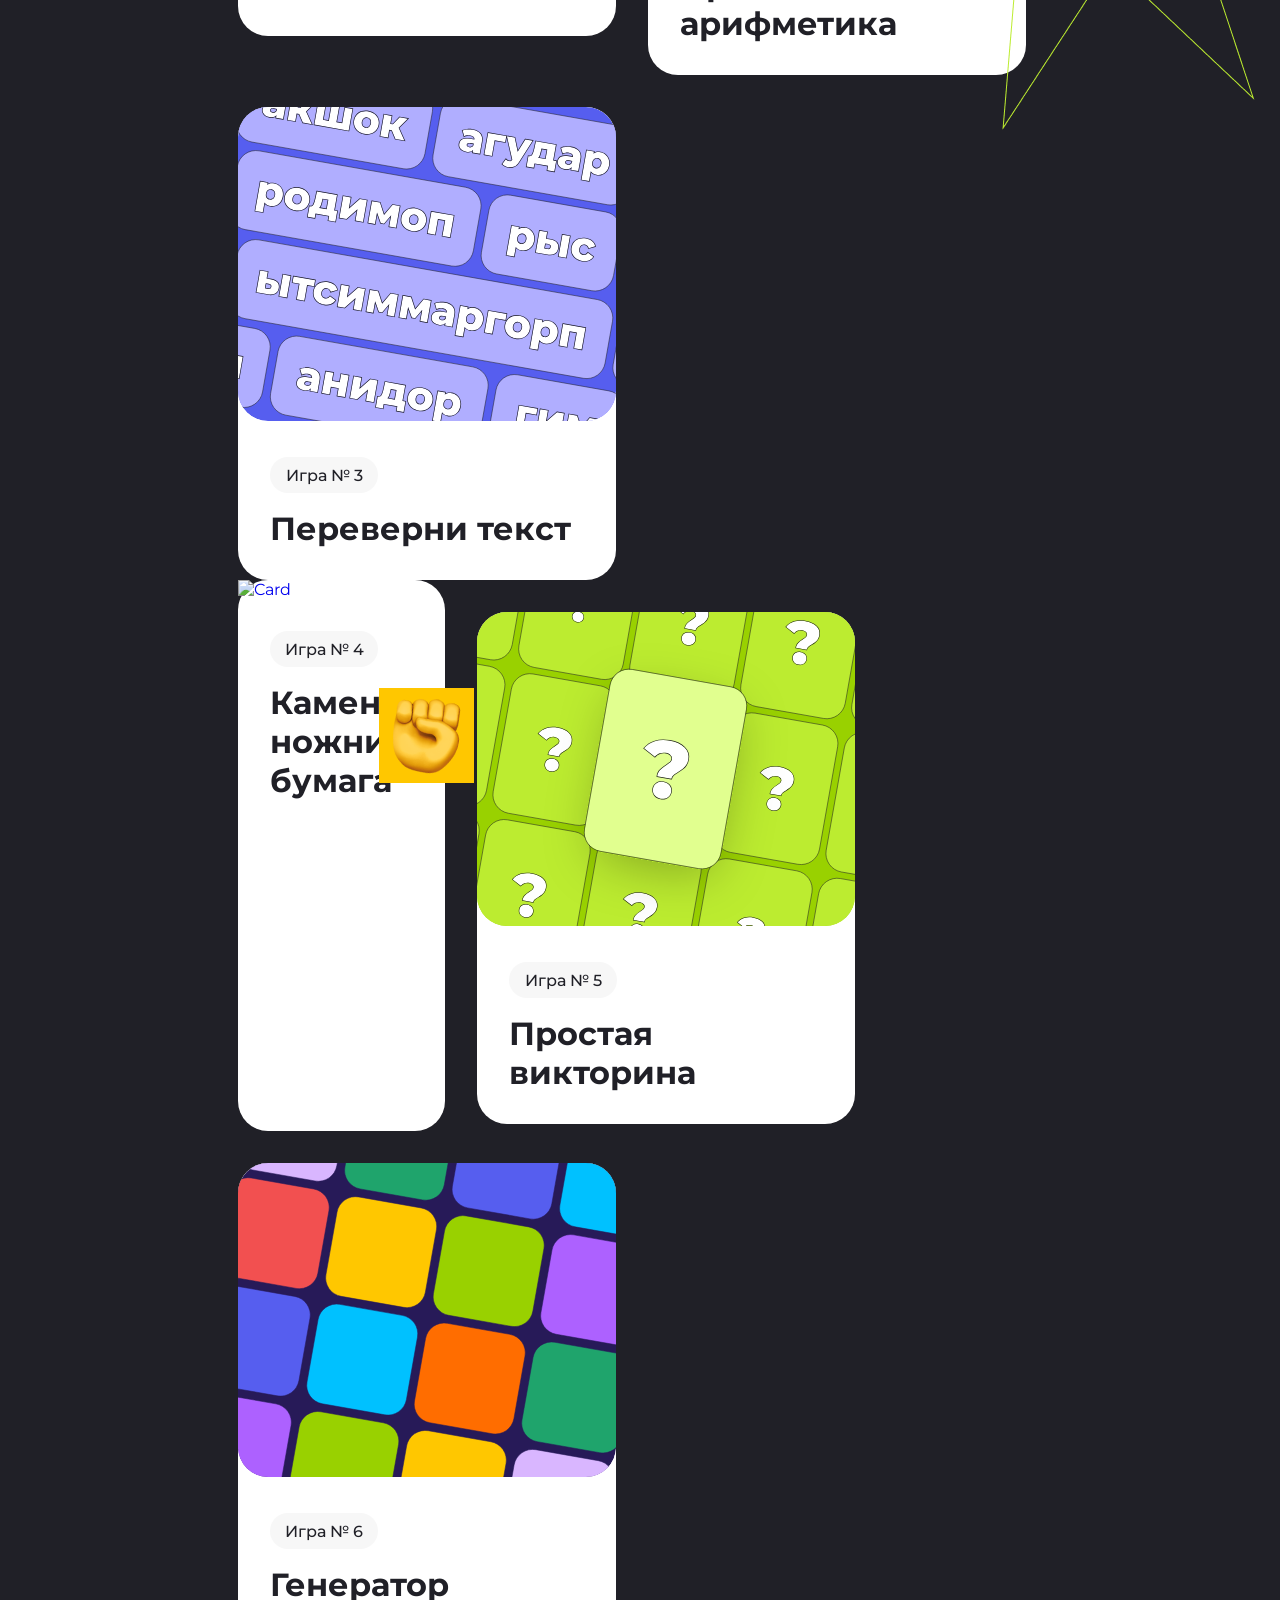
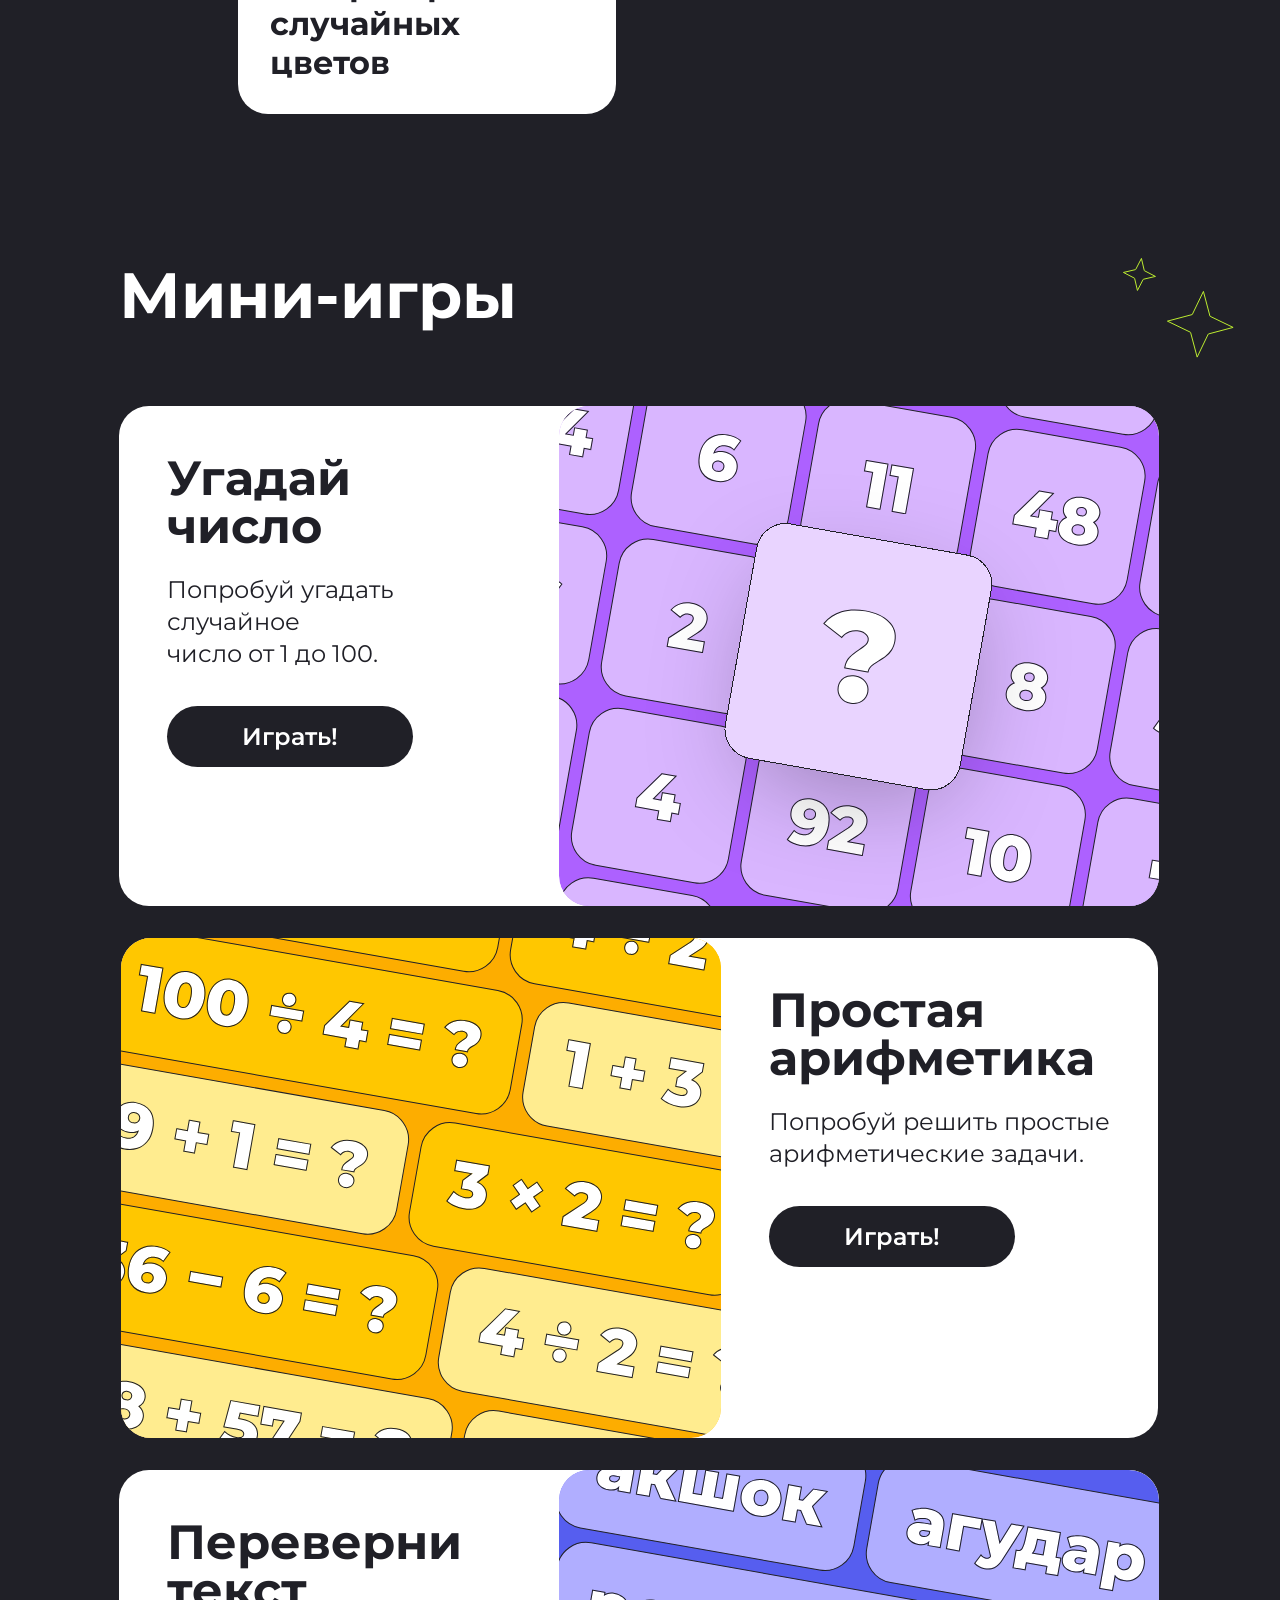
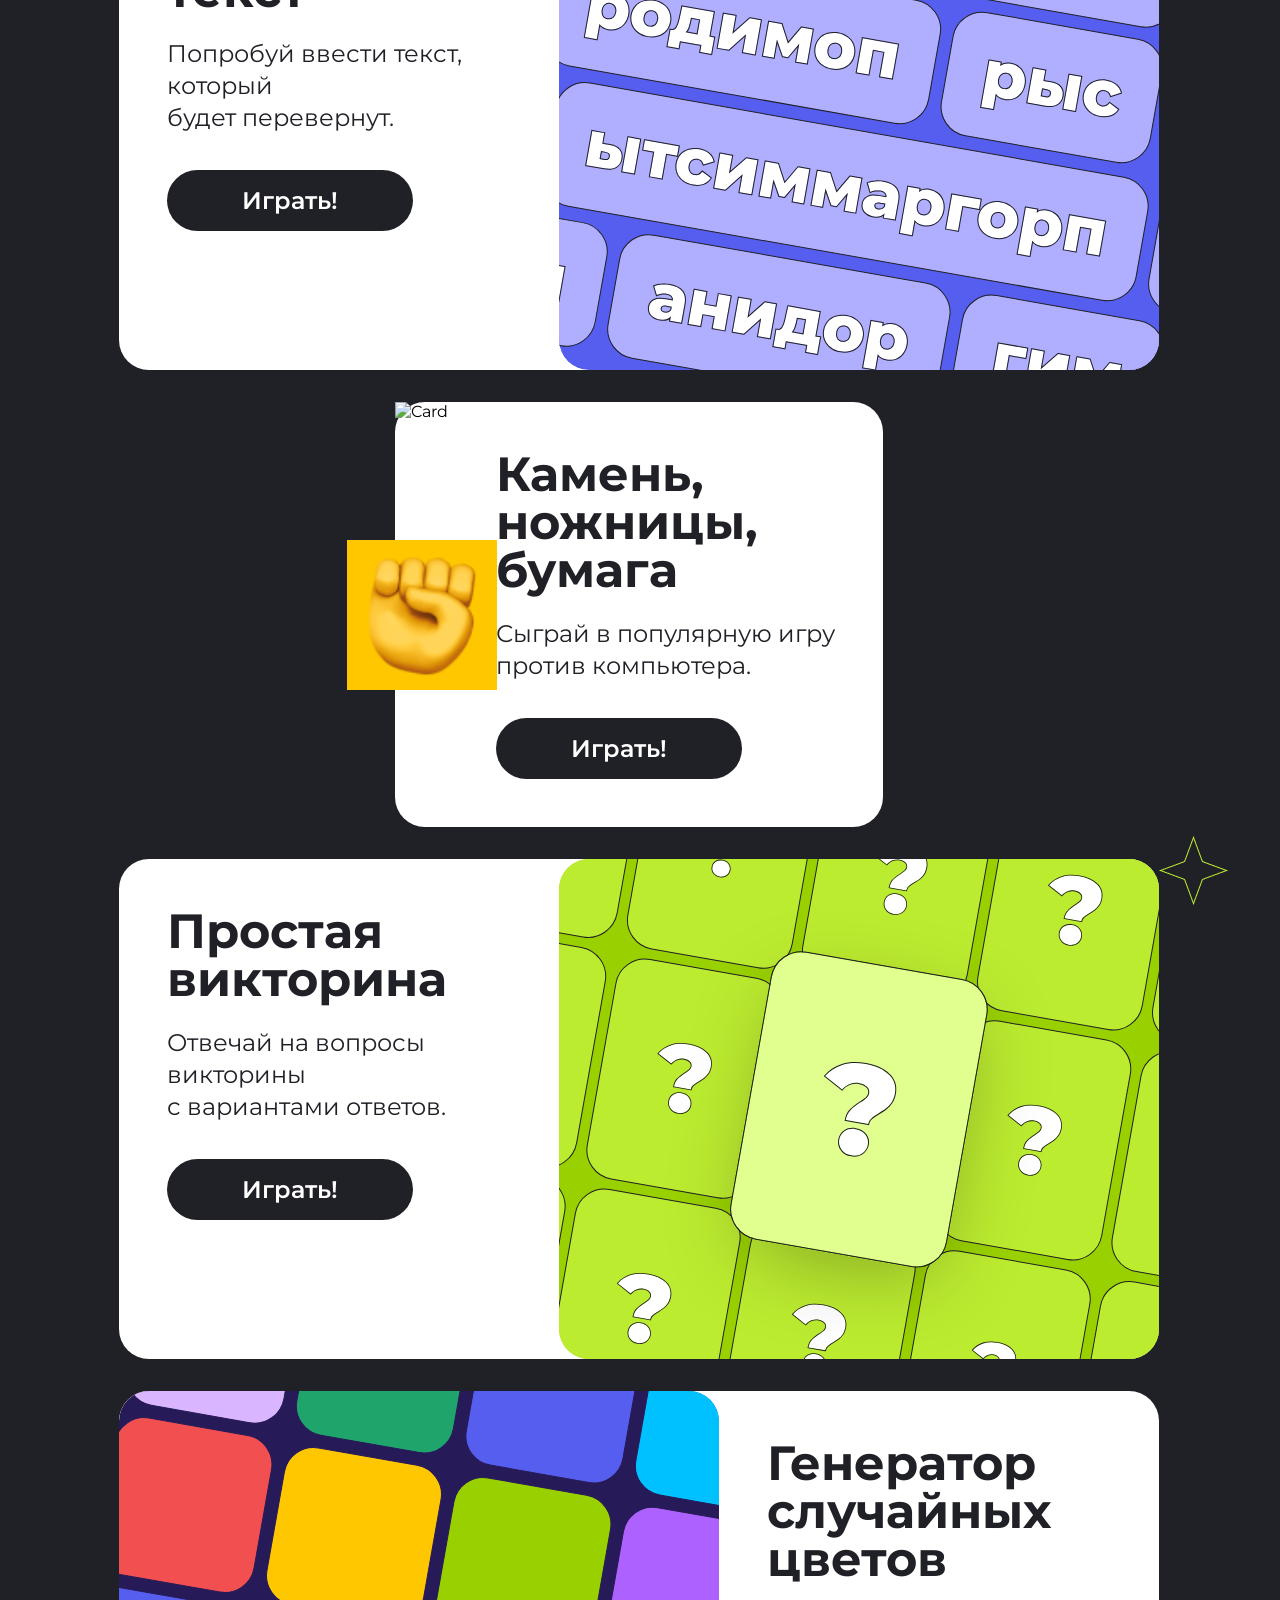
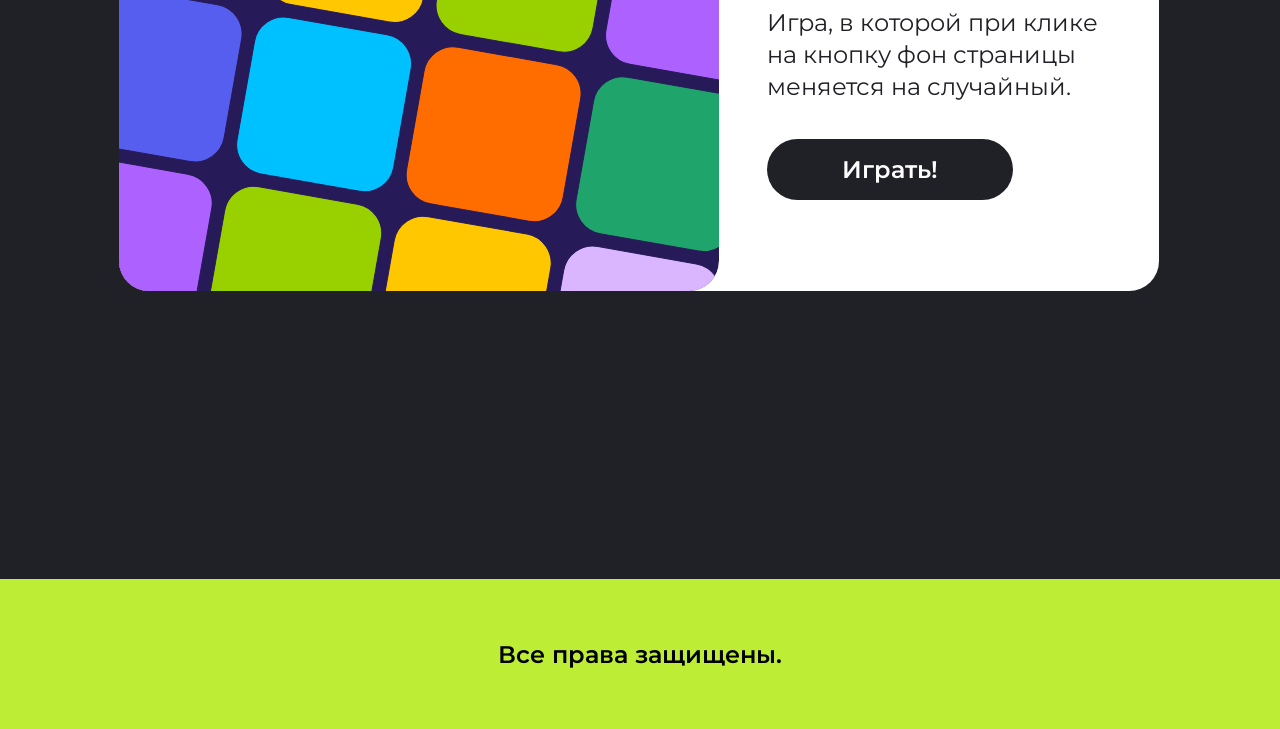
==== commit a1b6f0a4: "last fixes" ====
--- a/index.html
+++ b/index.html
@@ -45,11 +45,11 @@
                 <img src="./img/Star.svg" alt="Star" class="header__bottom-img">
             </div>
         </section>
-    <section class="games center" id="games">
+    <main class="games center" id="games">
         <div class="games__text">
             <h1 class="games__title">Об играх</h1>
-            <h2 class="games__description">В моей коллекции представлено 6 игр на разные темы. - <br>Игры несложные — в них может поиграть каждый<br> Все игры доступны для пользования.</h2>
+            <p class="games__description">В моей коллекции представлено 6 игр на разные темы. + <br>Игры несложные — в них может поиграть каждый<br> Все игры доступны для пользования.</p>
         </div>
         <img src="./img/Star-1.png" alt="Star" class="games__star1">
         <img src="./img/Star-11.png" alt="Star" class="games__star11">
@@ -63,8 +63,7 @@
         <a href="#game2" class="games__card2">
             <img src="./img/game2.svg" alt="Card" class="games__card-img">
             <h3 class="games__card-number">Игра № 2</h3>
-            <h4 class="games__card-title">Простая  -арифметика</h4>
+            <h4 class="games__card-title">Простая <br>арифметика</h4>
         </a>
         <a href="#game3" class="games__card">
             <img src="./img/game3.svg" alt="Card" class="games__card-img">
@@ -90,7 +89,7 @@
             <h4 class="games__card-title">Генератор <br>случайных <br>цветов</h4>
         </a>
     </section>
-</section>
+</main>
 
 <section class="mini-games center" id="mini-games">
     <h2 class="mini-games__title">Мини-игры</h2>
--- a/style.css
+++ b/style.css
@@ -150,29 +150,25 @@
 .games{
     background-color: #202027;
     width: 100%;
-    height: 1470px;
-    position: relative;
-    margin-top: 0;
+    position: relative;
+    padding: 94px 120px 50px 119px;
 }
 
 .games__text{
-    width: 788px;
-    height: 96px;
     color: #FFFFFF;
-    margin-left: 119px;
 }
 
 .games__title{
     font-weight: 700;
     font-size: 64px;
-    padding-top: 94px;
-    padding-bottom: 24px;
+    margin-bottom: 24px;
 }
 
 .games__description{
     font-weight: 400;
     font-size: 24px;
     line-height: 32px;
+    margin-bottom: 72px;
 }
 
 .games__star1{
@@ -193,15 +189,18 @@
 }
 
 .games__card-container{
- margin-top: 270px;
- margin-left: 119px;
+ padding-left: 119px;
  display: flex;
  row-gap: 32px;
  column-gap: 32px;
+ flex-wrap: wrap;
+}
+
+.games__card-img{
+    width: 100%;
 }
 .games__card{
     text-decoration:none;
-    width: 378px;
     height: 473px;
     border-radius: 30px;
     background-color: #FFFFFF;
@@ -234,22 +233,22 @@
 
 .games__card2{
     text-decoration:none;
-    width: 378px;
+    max-width: 378px;
     height:512px;
     border-radius: 30px;
     background-color: #FFFFFF;
 }
 
 .games__card-second-container{
-    margin-left: 119px;
+    padding-left: 119px;
  display: flex;
  row-gap: 32px;
  column-gap: 32px;
+ flex-wrap: wrap;
 }
 
 .games__card4{
     text-decoration:none;
-    width: 378px;
     height: 551px;
     border-radius: 30px;
     background-color: #FFFFFF;
@@ -257,6 +256,7 @@
 }
 
 .games__card4-img{
+    width: 100%;
     z-index: 1;
     display: block;
 }
@@ -271,7 +271,6 @@
 
 .games__card5{
     text-decoration:none;
-    width: 378px;
     height: 512px;
     border-radius: 30px;
     background-color: #FFFFFF;
@@ -280,7 +279,6 @@
 
 .games__card6{
     text-decoration:none;
-    width: 378px;
     height: 551px;
     border-radius: 30px;
     background-color: #FFFFFF;
@@ -311,6 +309,7 @@
     width: 100%;
     position: relative;
     align-items: center;
+    padding: 46px 121px 144px 119px;
 }
 
 .mini-games__title{
@@ -320,7 +319,6 @@
     padding-top: 46px;
     margin-bottom: 72px;
     align-self: flex-start;
-    padding-left: 119px;
 }
 
 .mini-games__star6{
@@ -337,8 +335,6 @@
 
 .mini-games__card{
     display: flex;
-    width: 1200px;
-    height: 500px;
     border-radius: 30px;
     background-color: #FFFFFF;
     margin-bottom: 32px;
@@ -346,8 +342,6 @@
 
 .mini-games__card2{
     display: flex;
-    width: 1200px;
-    height: 500px;
     border-radius: 30px;
     background-color: #FFFFFF;
     margin-bottom: 32px;
@@ -355,8 +349,6 @@
 
 .mini-games__card3{
     display: flex;
-    width: 1200px;
-    height: 500px;
     border-radius: 30px;
     background-color: #FFFFFF;
     margin-bottom: 32px;
@@ -364,8 +356,6 @@
 
 .mini-games__card4{
     display: flex;
-    width: 1200px;
-    height: 500px;
     border-radius: 30px;
     background-color: #FFFFFF;
     margin-bottom: 32px;
@@ -373,28 +363,23 @@
 
 .mini-games__card5{
     display: flex;
-    width: 1200px;
-    height: 500px;
     border-radius: 30px;
     background-color: #FFFFFF;
     margin-bottom: 32px;
 }
 .mini-games__card6{
     display: flex;
-    width: 1200px;
-    height: 500px;
     border-radius: 30px;
     background-color: #FFFFFF;
     margin-bottom: 144px;
 }
 .mini-games__card-text{
     flex-direction: column;
-    width: 504px;
-    margin-left: 48px;
-    margin-right: 48px;
-    margin-top: 48px;
-}
-
+    padding: 48px;
+}
+.mini-games__card-img{
+    max-width: 600px;
+}
 .mini-games__card-title{
     font-weight: 700;
     font-style: bold;
@@ -481,6 +466,5 @@
 width: 41px;
 height: 41px;
 right: 150px;
-top: 5684px;;
-}
-
+}
+
--- a/mobile.css
+++ b/mobile.css
@@ -108,8 +108,7 @@
 
 .mini-games{
     min-width: 376px;
-    height: auto;
-    padding-left: 16px;
+    padding: 16px 48px 16px 48px;
 }
 
 .mini-games__title{
@@ -131,8 +130,7 @@
 .mini-games__card6{
     display:flex;
     flex-direction:column;
-    width:343px;
-    height: auto;
+    max-width:1200px;
     margin-bottom: 24px;
     border-radius:30px;
     overflow: hidden;
@@ -145,7 +143,6 @@
 .mini-games__card,
 .mini-games__card3,
 .mini-games__card5{
-
     display:flex;
     flex-direction:column;
 }
@@ -173,15 +170,11 @@
 
 .mini-games__card-img{
     display: block;
-    width: 343px;
+    max-width: 343px;
 }
 
 
 .mini-games__card-text{
-    width: 285px;
-    margin-left: 29px;
-    margin-right: 29px;
-    margin-top: 29px;
     display: flex;
     flex-direction: column;
 }
@@ -189,7 +182,6 @@
 .mini-games__card-title{
     font-size: 32px;
     margin-bottom: 16px;
-    
 }
 
 .mini-games__card-desc{
@@ -201,9 +193,7 @@
 .mini-games__button{
     display:block;
     font-size:16px;
-    padding-left:110px;
-    padding-right:110px;
-    margin-bottom: 32px;
+    text-align: center;
 }
 
 
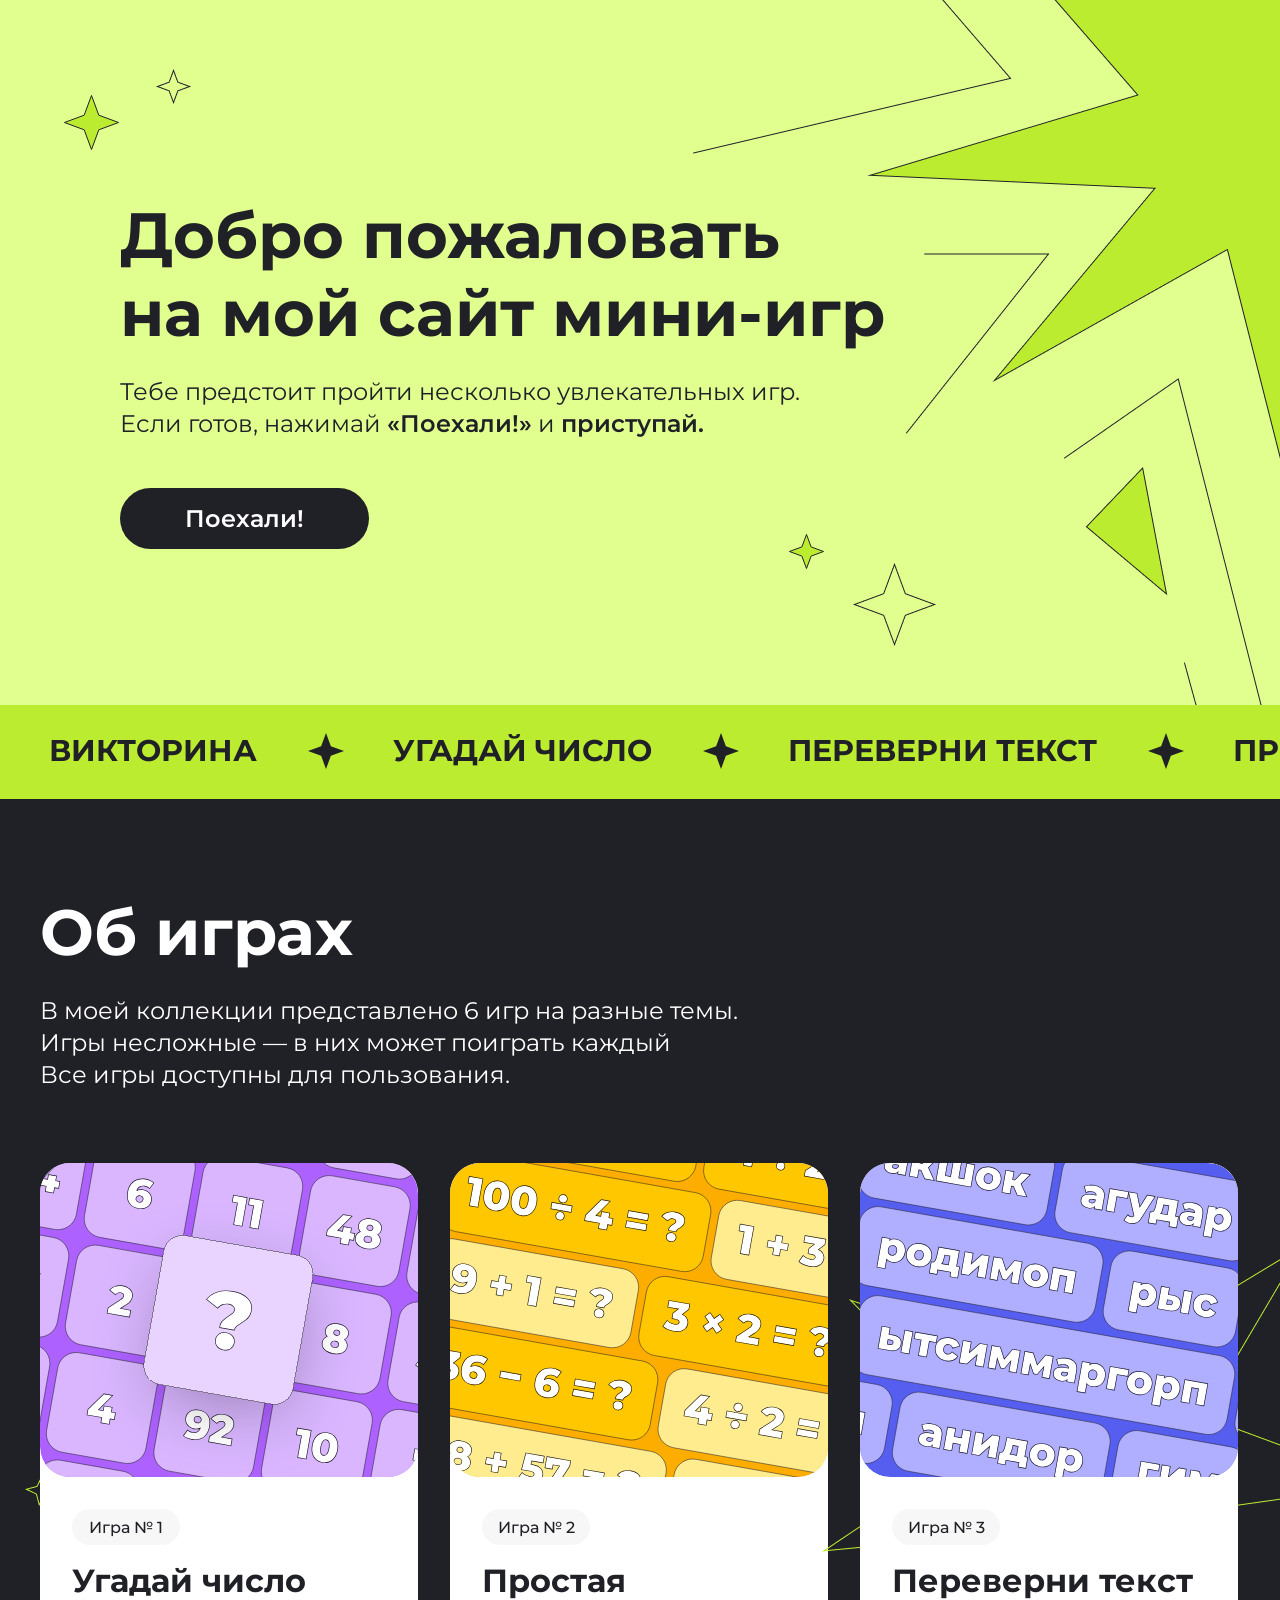
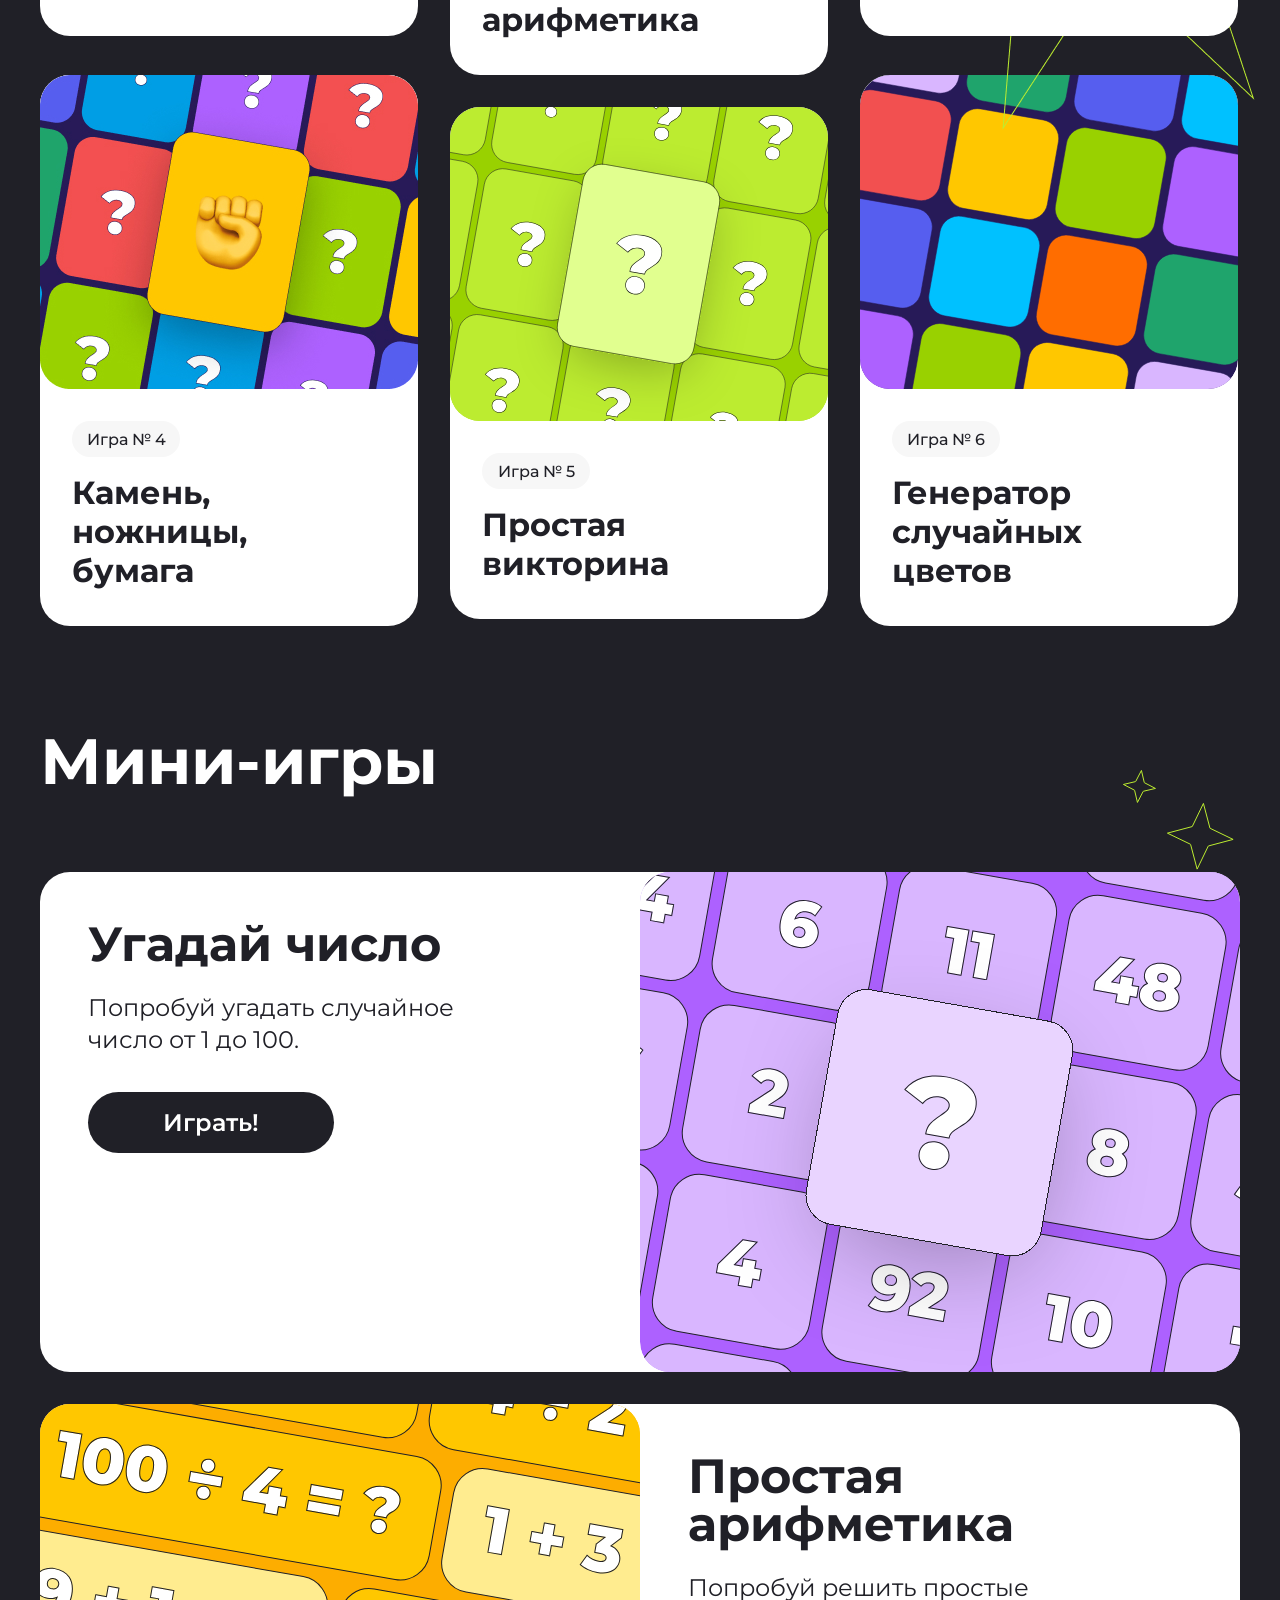
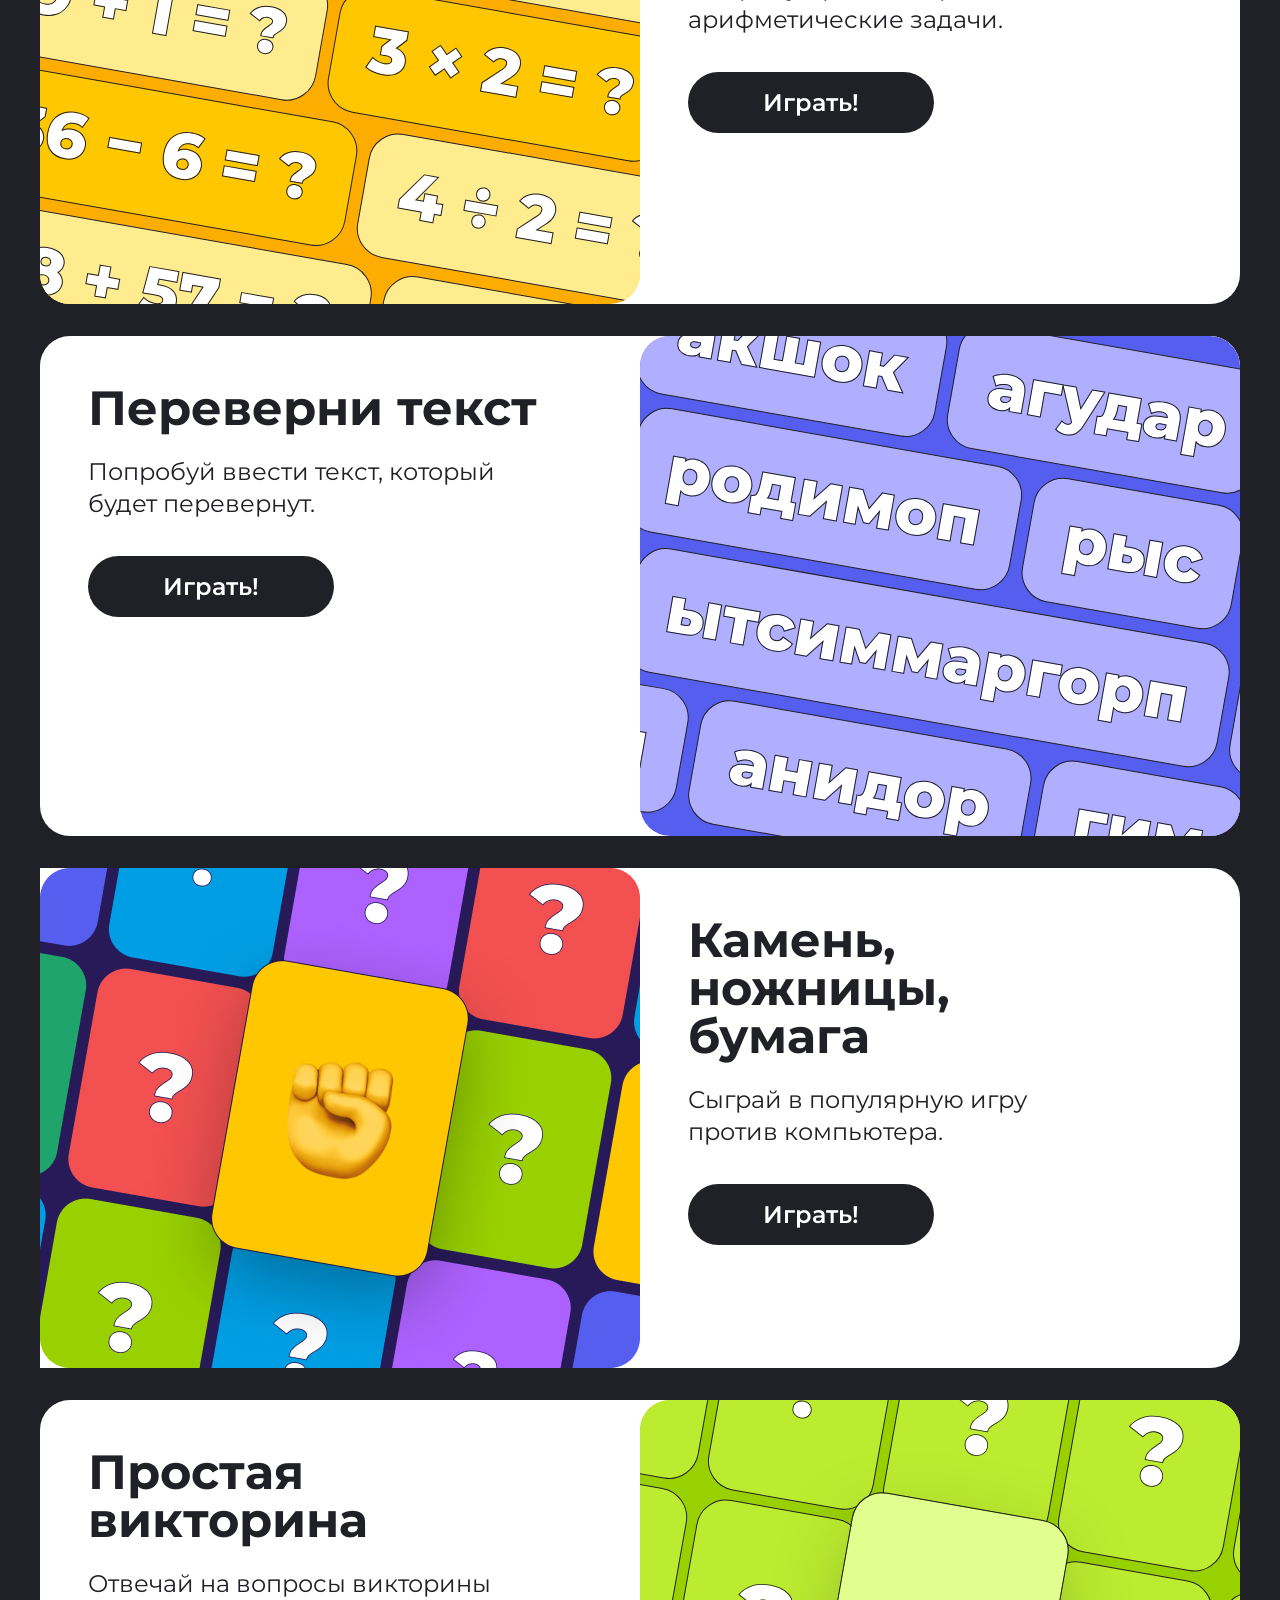
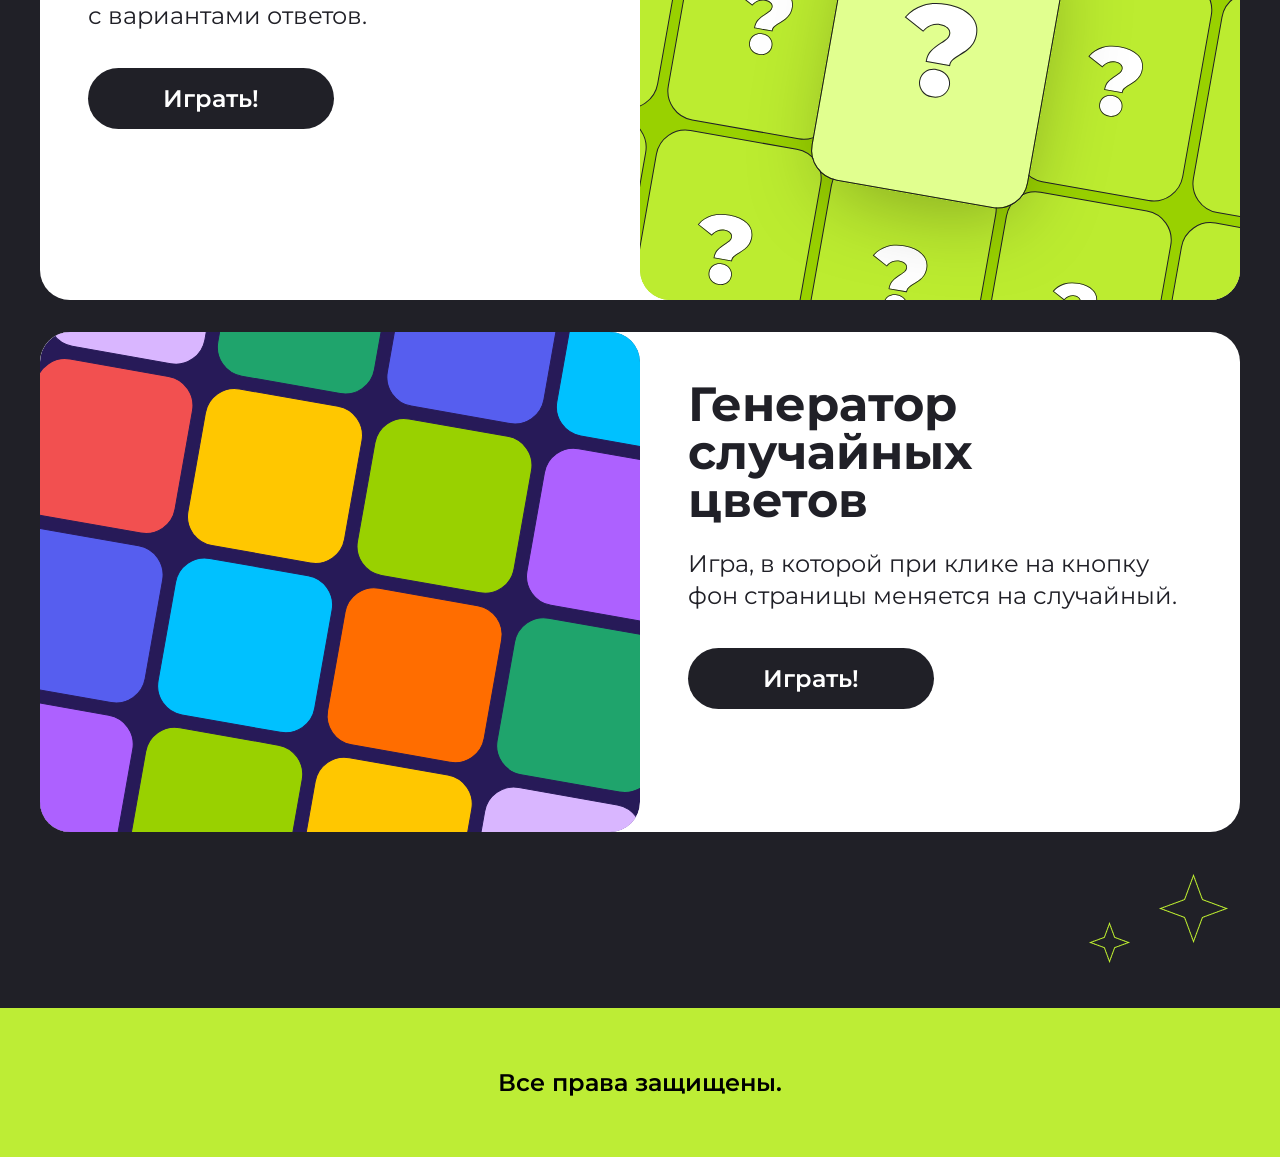
==== commit aa935bc9: "Fixed mistakes in positioning" ====
--- a/index.html
+++ b/index.html
@@ -21,7 +21,7 @@
     <div class="header__content">
         <div class="header__text">
             <h2 class="header__title">Добро пожаловать <br>на мой сайт мини-игр</h2>
-            <h3 class="header__description">Тебе предстоит пройти несколько увлекательных игр. Если готов, нажимай <span class="header__description-span">«Поехали!»</span> и <span class="header__description-span">приступай.</span></h3>
+            <h3 class="header__description">Тебе предстоит пройти несколько увлекательных игр. <br> Если готов, нажимай <span class="header__description-span">«Поехали!»</span> и <span class="header__description-span">приступай.</span></h3>
         </div>
         <div class="header__button-box">
             <a href="#games" class="header__button header__button-desktop">Поехали!</a>
@@ -73,8 +73,7 @@
     </section>
     <section class="games__card-second-container">
         <a href="#game4" class="games__card4">
-            <img src="./img/game4.svg" alt="Card" class="games__card4-img">
-            <img src="./img/✊.png"  alt="✊" class="games__card4-png">
+            <img src="./img/game4.jpg" alt="Card" class="games__card-img">
             <h3 class="games__card-number">Игра № 4</h3>
             <h4 class="games__card-title">Камень,<br> ножницы, <br>бумага</h4>
         </a>
@@ -124,10 +123,7 @@
     </article>
 
      <article id="game4" class="mini-games__card4">
-    <div class="mini-games__images">
-        <img src="./img/mini-game4.svg" alt="Card" class="mini-games__card4-img">
-        <img src="./img/✊.png" alt="✊" class="mini-games__card4-png">
-    </div>
+        <img src="./img/mini-game4.jpg" alt="Card" class="mini-games__card-img">
         <div class="mini-games__card-text">
             <h3 class="mini-games__card-title">Камень, <br>ножницы, <br>бумага</h3>
             <h4 class="mini-games__card-desc">Сыграй в популярную игру <br>против компьютера.</h4>
@@ -152,10 +148,11 @@
             <a href="#game6" class="mini-games__button colorRandom-button">Играть!</a>
         </div>
     </article>
+    
+<img src="./img/Star-8.png" alt="Star" class="footer__star8">
+<img src="./img/Star-10.png" alt="Star" class="footer__star10">
 </section>
 
-<img src="./img/Star-8.png" alt="Star" class="footer__star8">
-<img src="./img/Star-10.png" alt="Star" class="footer__star10">
 
 <footer class="footer center">
     <h2 class="footer__title">Все права защищены.</h2>
--- a/style.css
+++ b/style.css
@@ -9,12 +9,11 @@
 }
 
 .center{
-    padding-left: calc(50% - 720px);
-    padding-right: calc(50% - 720px);
+    padding-left:calc(50% - 720px);
+    padding-right:calc(50% - 720px);
 }
 .header{
     position: relative;
-    
     overflow: hidden;
     background-color: #E1FF8F;
     z-index: 0;
@@ -42,14 +41,14 @@
 
 .header__star5{
     position: absolute;
-    top: 538px;
-    left: 948px;
+    bottom: 135px;
+    right: 455px;
 }
 
 .header__star4{
     position: absolute;
-    top: 568px;
-    left: 1013px;
+    bottom: 59px;
+    right: 344px;
 }
 
 .header__star-mobile{
@@ -151,11 +150,15 @@
     background-color: #202027;
     width: 100%;
     position: relative;
-    padding: 94px 120px 50px 119px;
+    padding-top: 94px;
+    padding-bottom: 50px;
 }
 
 .games__text{
     color: #FFFFFF;
+    width: 100%;
+    max-width: 1200px;
+    margin: 0 auto;
 }
 
 .games__title{
@@ -189,21 +192,20 @@
 }
 
 .games__card-container{
- padding-left: 119px;
  display: flex;
  row-gap: 32px;
  column-gap: 32px;
  flex-wrap: wrap;
+ width: 100%;
+max-width: 1200px;
+margin: 0 auto;
 }
 
 .games__card-img{
     width: 100%;
 }
 .games__card{
-    text-decoration:none;
     height: 473px;
-    border-radius: 30px;
-    background-color: #FFFFFF;
     z-index: 1;
 }
 
@@ -226,62 +228,33 @@
     font-weight: 700;
     font-size: 32px;
     color: #202027;
-    margin-left: 32px;
-    margin-top: 16px;
-    margin-bottom: 36px;
+    padding: 16px 32px 36px 32px;
 }
 
 .games__card2{
-    text-decoration:none;
-    max-width: 378px;
     height:512px;
-    border-radius: 30px;
-    background-color: #FFFFFF;
 }
 
 .games__card-second-container{
-    padding-left: 119px;
  display: flex;
  row-gap: 32px;
  column-gap: 32px;
  flex-wrap: wrap;
-}
-
+ width: 100%;
+ max-width: 1200px;
+ margin: 0 auto;
+}
 .games__card4{
-    text-decoration:none;
     height: 551px;
-    border-radius: 30px;
-    background-color: #FFFFFF;
-    position: relative;
-}
-
-.games__card4-img{
-    width: 100%;
-    z-index: 1;
-    display: block;
-}
-
-.games__card4-png{
-    z-index: 2;
-    position: absolute;
-    top: 108px;
-    left: 141px;
-    background-color:#FFC700;
-}   
+}
 
 .games__card5{
-    text-decoration:none;
     height: 512px;
-    border-radius: 30px;
-    background-color: #FFFFFF;
     margin-top: 32px;
 }
 
 .games__card6{
-    text-decoration:none;
     height: 551px;
-    border-radius: 30px;
-    background-color: #FFFFFF;
 }
 
 .games__card,
@@ -289,6 +262,14 @@
 .games__card4,
 .games__card5,
 .games__card6{
+    text-decoration:none;
+    border-radius: 30px;
+    background-color: #FFFFFF;
+    max-width: 378px;
+    overflow: hidden;
+    display: flex;
+    flex-direction: column;
+    width:calc((100% - 64px) / 3 );
     transition: transform 0.3s ease, box-shadow 0.3s ease;
 }
 
@@ -302,6 +283,7 @@
     z-index: 2;
     position: relative;
 }
+
 .mini-games{
     display: flex;
     flex-direction: column;
@@ -309,16 +291,17 @@
     width: 100%;
     position: relative;
     align-items: center;
-    padding: 46px 121px 144px 119px;
+    padding-top: 46px;
+    padding-bottom: 144px;
 }
 
 .mini-games__title{
     font-weight: 700;
     font-size: 64px;
     color:#FFFFFF;
-    padding-top: 46px;
-    margin-bottom: 72px;
-    align-self: flex-start;
+    width: 100%;
+    margin: 0 auto 72px;
+    max-width: 1200px;
 }
 
 .mini-games__star6{
@@ -333,52 +316,26 @@
     top: 93px;
 } 
 
-.mini-games__card{
+.mini-games__card,
+.mini-games__card2,
+.mini-games__card3,
+.mini-games__card4,
+.mini-games__card5,
+.mini-games__card6{
+    max-width: 1200px;
+    width:100%;
     display: flex;
     border-radius: 30px;
     background-color: #FFFFFF;
     margin-bottom: 32px;
 }
-
-.mini-games__card2{
-    display: flex;
-    border-radius: 30px;
-    background-color: #FFFFFF;
-    margin-bottom: 32px;
-}
-
-.mini-games__card3{
-    display: flex;
-    border-radius: 30px;
-    background-color: #FFFFFF;
-    margin-bottom: 32px;
-}
-
-.mini-games__card4{
-    display: flex;
-    border-radius: 30px;
-    background-color: #FFFFFF;
-    margin-bottom: 32px;
-}
-
-.mini-games__card5{
-    display: flex;
-    border-radius: 30px;
-    background-color: #FFFFFF;
-    margin-bottom: 32px;
-}
-.mini-games__card6{
-    display: flex;
-    border-radius: 30px;
-    background-color: #FFFFFF;
-    margin-bottom: 144px;
-}
 .mini-games__card-text{
     flex-direction: column;
     padding: 48px;
+    width: 50%;
 }
 .mini-games__card-img{
-    max-width: 600px;
+    width: 50%;
 }
 .mini-games__card-title{
     font-weight: 700;
@@ -418,28 +375,9 @@
     border: 1px solid #000;
 }
 
-.mini-games__images {
-    position: relative;
-}
-.mini-games__card4-img{
-    z-index: 1;
-    display: block;
-}
-
-.mini-games__card4-png{
-    width: 150px;
-    height: 150px;
-    z-index: 2;
-    position: absolute;
-    top: 50%;
-    left: 50%;
-    transform: translate(-50%, -50%);
-    background-color:#FFC700;
-}   
-
 .footer{
     background-color:#BDED35;
-    height: 150px;
+    text-align: center;
     width: 100%;
     display: flex;
     justify-content: center;
@@ -449,13 +387,14 @@
 }
 
 .footer__title{
+    padding: 60px;
     font-weight: 600;
     font-size: 24px;
 }
 
 .footer__star8{
 position: absolute;
-top: 5636px;
+bottom:65px;
 right: 52px;
 width: 69px;
 height: 69px;
@@ -466,5 +405,6 @@
 width: 41px;
 height: 41px;
 right: 150px;
-}
-
+bottom: 45px;
+}
+
--- a/mobile.css
+++ b/mobile.css
@@ -7,7 +7,8 @@
     
 }
 .header__button.header__button-mobile{ display: inline-block; }
-    .header__button.header__button-desktop{ display: none; }
+.header__button.header__button-desktop{ display: none; }
+
 .header__content{
     align-items: center;
     justify-content: center;
@@ -25,7 +26,7 @@
     width: 35px;
     height: 35px;
     left: 38px;
-    margin-top: 97px;
+    top: 97px;
     position: absolute;
 }
 
@@ -33,21 +34,21 @@
     position: absolute;
     width: 21px;
     height: 21px;
-    margin-top: 64px;
-    margin-left: 92px;
+    top: 64px;
+    left: 91px;
 }
 .header__star5{
     position: absolute;
-    margin-top: 557px;
-    margin-left: 273px;
+    right: 86px;
+    bottom:74px;
     width: 18px;
     height: 18px;
 }
 
 .header__star4{
     position: absolute;
-    margin-top: 580px;
-    margin-left: 304px;
+    bottom:28px;
+    right: 34px;
     width: 39px;
     height: 41px;
 }
@@ -107,13 +108,15 @@
 }
 
 .mini-games{
-    min-width: 376px;
-    padding: 16px 48px 16px 48px;
-}
+    padding-bottom: 49px;
+}
+
 
 .mini-games__title{
+    margin-bottom: 0;
+    padding-bottom: 48px;
+    max-width: 343px;
     font-size: 40px;
-    margin-bottom: 48px;
 }
 .mini-games__star6{
     display: none;
@@ -128,17 +131,17 @@
 .mini-games__card4,
 .mini-games__card5,
 .mini-games__card6{
+    max-width: 343px;
     display:flex;
     flex-direction:column;
-    max-width:1200px;
     margin-bottom: 24px;
     border-radius:30px;
     overflow: hidden;
+    
 }
 .mini-games__card6{
     margin-bottom: 10px;
 }
-
 
 .mini-games__card,
 .mini-games__card3,
@@ -146,37 +149,20 @@
     display:flex;
     flex-direction:column;
 }
+.mini-games__card{
+    height: 528px;
+}
 
 .mini-games__card-img{
+    width: 100%;
     order:-1;
 }
-.mini-games__images{
-    position: relative;
-}
-.mini-games__card4-img{
-    display: block;
-    width: 100%;
-}
-
-.mini-games__card4-png{
-    position: absolute;
-    width: 90px;
-    height: 90px;
-    top: 50%;
-    left: 50%;
-    transform: translate(-50%, -50%);
-    background-color:#FFC700;
-}
-
-.mini-games__card-img{
-    display: block;
-    max-width: 343px;
-}
-
 
 .mini-games__card-text{
+    padding: 29px;
     display: flex;
     flex-direction: column;
+   width: 100%;
 }
 
 .mini-games__card-title{
@@ -191,18 +177,16 @@
 }
 
 .mini-games__button{
-    display:block;
+    display:flex;
+    align-items: center;
+    justify-content: center;
     font-size:16px;
     text-align: center;
-}
-
-
-.footer{
-    height: 100px;
-    min-width: 375px;
+    padding: 16px 110px 16px 110px;
 }
 
 .footer__title{
+    padding: 40px 92px 40px 92px;
     font-size: 16px;
 }
 
@@ -213,4 +197,9 @@
 .footer__star10{
 display: none;
 }
+}
+@media(max-width: 1024px){
+    .games{
+        display: none;
+    }
 }
